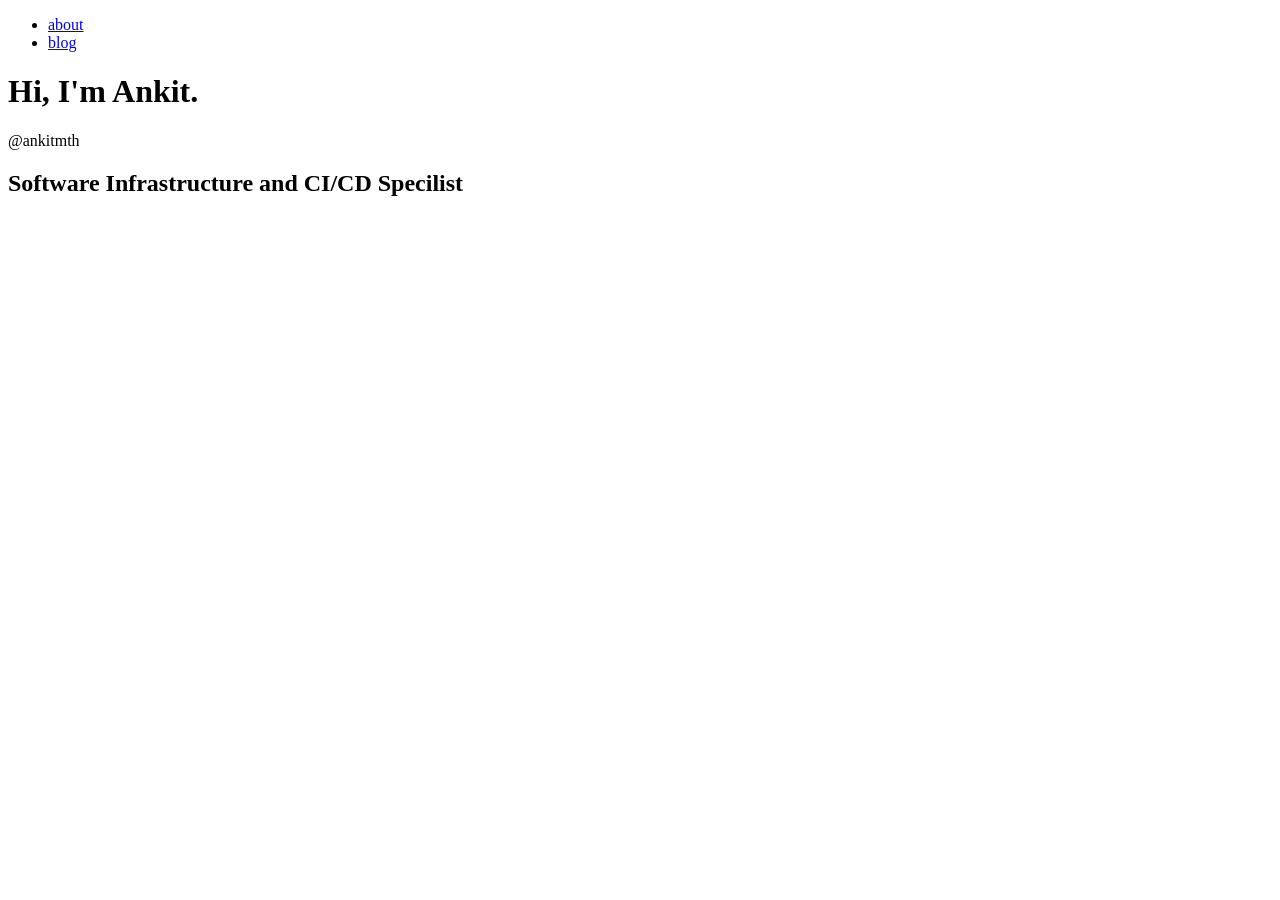
==== index.html @ 7b547171 "rebuilding site Mon Mar 22 00:40:30 CET 2021" ====
<!DOCTYPE html>
<html lang="en-us">

<head>
	<meta name="generator" content="Hugo 0.68.3" />
  <title>Codex</title>

  <meta charset="UTF-8">
  <meta name="language" content="en">
  <meta name="description" content="">
  <meta name="keywords" content="">
  <meta name="viewport" content="width=device-width, initial-scale=1.0">
  <meta http-equiv="content-type" content="text/html; charset=utf-8">
  <meta http-equiv="X-UA-Compatible" content="IE=edge">

  
  
  <meta name="twitter:card" content="summary" />
  <meta name="twitter:title" content="" />
  <meta name="twitter:description" content=""/>
  <meta name="twitter:site" content="ankitmth" />
  <meta name="twitter:creator" content="ankitmth" />
  

  <link rel="shortcut icon" type="image/png" href="/favicon.ico" />


  
  
    
 
  
  
  
  
  
  
    
    <link type="text/css" rel="stylesheet" href="/css/about.min.faa0cdf2d211fbe1d8399c340d898781f94b8e9a9d0e53657a5b8bf7c13e990b.css" integrity="sha256-&#43;qDN8tIR&#43;&#43;HYOZw0DYmHgflLjpqdDlNleluL98E&#43;mQs="/>
  
    
    <link type="text/css" rel="stylesheet" href="/css/custom.min.e3b0c44298fc1c149afbf4c8996fb92427ae41e4649b934ca495991b7852b855.css" integrity="sha256-47DEQpj8HBSa&#43;/TImW&#43;5JCeuQeRkm5NMpJWZG3hSuFU="/>
  
  
   
  <link rel="alternate" type="application/rss+xml+xml" href="https://mathurankit.com/index.xml" title="Codex" /> 
   
   
    

<script type="application/ld+json">
  
    { 
      "@context": "http://schema.org", 
      "@type": "WebSite", 
      "url": "https:\/\/mathurankit.com\/",
      "name": "",
      "author": {
        "@type": "Person",
        "name": ""
      },
      "description": ""
    }
  
  </script>
</head>

<body>
  <div class="burger__container">
  <div class="burger" aria-controls="navigation" aria-label="Menu">
    <div class="burger__meat burger__meat--1"></div>
    <div class="burger__meat burger__meat--2"></div>
    <div class="burger__meat burger__meat--3"></div>
  </div>
</div>
 

  <nav class="nav" id="navigation">
  <ul class="nav__list">
    
    
      <li>
        <a  class="active"
         href="/">about</a>
      </li>
    
      <li>
        <a  href="/blog">blog</a>
      </li>
    
  </ul>
</nav>


  <main>
    

<div class="splash-container">
  <div class="splash">
    
    <h1>Hi, I&#39;m Ankit<span class="fancy">.</span></h1>
    
    <span class="handle">@ankitmth</span>
    
    <h2>
      Software Infrastructure and CI/CD Specilist
    </h2>
    

    


<div class="social-icons">
  
     
    
      <a class="social-icons__link" rel="me" title="Twitter"
         href="ankitmth"
         target="_blank" rel="noopener">
        <div class="social-icons__icon" style="background-image: url('https://mathurankit.com/svg/twitter.svg')"></div>
      </a>
    
  
     
    
      <a class="social-icons__link" rel="me" title="GitHub"
         href="ankitmth"
         target="_blank" rel="noopener">
        <div class="social-icons__icon" style="background-image: url('https://mathurankit.com/svg/github.svg')"></div>
      </a>
    
  
     
    
      <a class="social-icons__link" rel="me" title="Email"
         href="mailto:landingpage@mathur.nu"
         target="_blank" rel="noopener">
        <div class="social-icons__icon" style="background-image: url('https://mathurankit.com/svg/email.svg')"></div>
      </a>
    
     
</div>

  </div>
</div>


  </main>

   

  
  <script src="/js/index.min.49e4d8a384357d9b445b87371863419937ede9fa77737522ffb633073aebfa44.js" integrity="sha256-SeTYo4Q1fZtEW4c3GGNBmTft6fp3c3Ui/7YzBzrr&#43;kQ=" crossorigin="anonymous"></script>
   
</body>

</html>
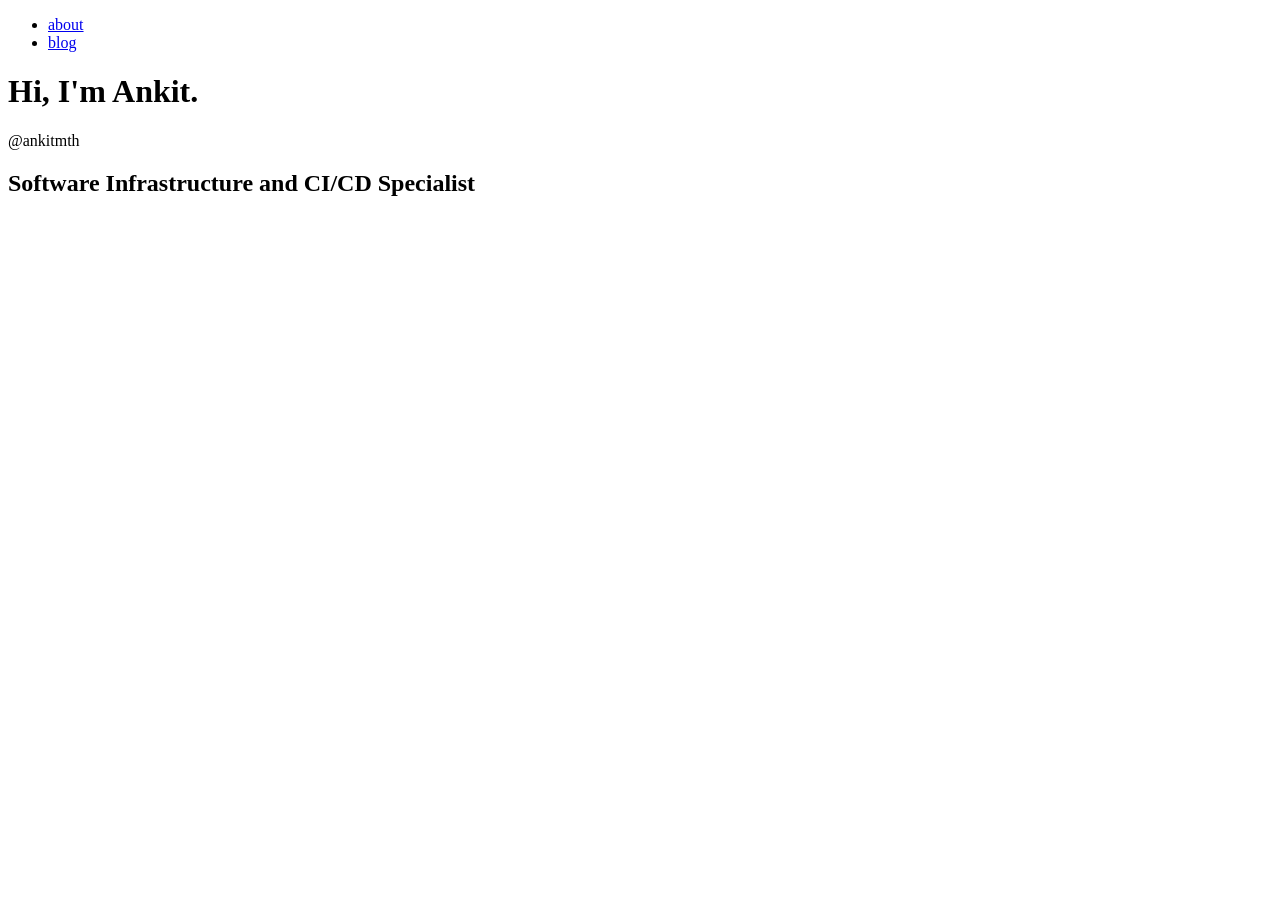
==== commit 5585ad65: "rebuilding site Tue Apr  6 12:52:23 CEST 2021" ====
--- a/index.html
+++ b/index.html
@@ -3,7 +3,7 @@
 
 <head>
 	<meta name="generator" content="Hugo 0.68.3" />
-  <title>Codex</title>
+  <title>Ankit Mathur</title>
 
   <meta charset="UTF-8">
   <meta name="language" content="en">
@@ -18,8 +18,8 @@
   <meta name="twitter:card" content="summary" />
   <meta name="twitter:title" content="" />
   <meta name="twitter:description" content=""/>
-  <meta name="twitter:site" content="ankitmth" />
-  <meta name="twitter:creator" content="ankitmth" />
+  <meta name="twitter:site" content="https://twitter.com/ankitmth" />
+  <meta name="twitter:creator" content="https://twitter.com/ankitmth" />
   
 
   <link rel="shortcut icon" type="image/png" href="/favicon.ico" />
@@ -43,7 +43,7 @@
   
   
    
-  <link rel="alternate" type="application/rss+xml+xml" href="https://mathurankit.com/index.xml" title="Codex" /> 
+  <link rel="alternate" type="application/rss+xml+xml" href="https://mathurankit.com/index.xml" title="Ankit Mathur" /> 
    
    
     
@@ -103,7 +103,7 @@
     <span class="handle">@ankitmth</span>
     
     <h2>
-      Software Infrastructure and CI/CD Specilist
+      Software Infrastructure and CI/CD Specialist
     </h2>
     
 
@@ -115,7 +115,7 @@
      
     
       <a class="social-icons__link" rel="me" title="Twitter"
-         href="ankitmth"
+         href="https://twitter.com/ankitmth"
          target="_blank" rel="noopener">
         <div class="social-icons__icon" style="background-image: url('https://mathurankit.com/svg/twitter.svg')"></div>
       </a>
@@ -124,7 +124,7 @@
      
     
       <a class="social-icons__link" rel="me" title="GitHub"
-         href="ankitmth"
+         href="https://github.com/ankitmth"
          target="_blank" rel="noopener">
         <div class="social-icons__icon" style="background-image: url('https://mathurankit.com/svg/github.svg')"></div>
       </a>
@@ -136,6 +136,15 @@
          href="mailto:landingpage@mathur.nu"
          target="_blank" rel="noopener">
         <div class="social-icons__icon" style="background-image: url('https://mathurankit.com/svg/email.svg')"></div>
+      </a>
+    
+  
+     
+    
+      <a class="social-icons__link" rel="me" title="LinkedIn"
+         href="https://www.linkedin.com/in/ankitmth/"
+         target="_blank" rel="noopener">
+        <div class="social-icons__icon" style="background-image: url('https://mathurankit.com/svg/linkedin.svg')"></div>
       </a>
     
      
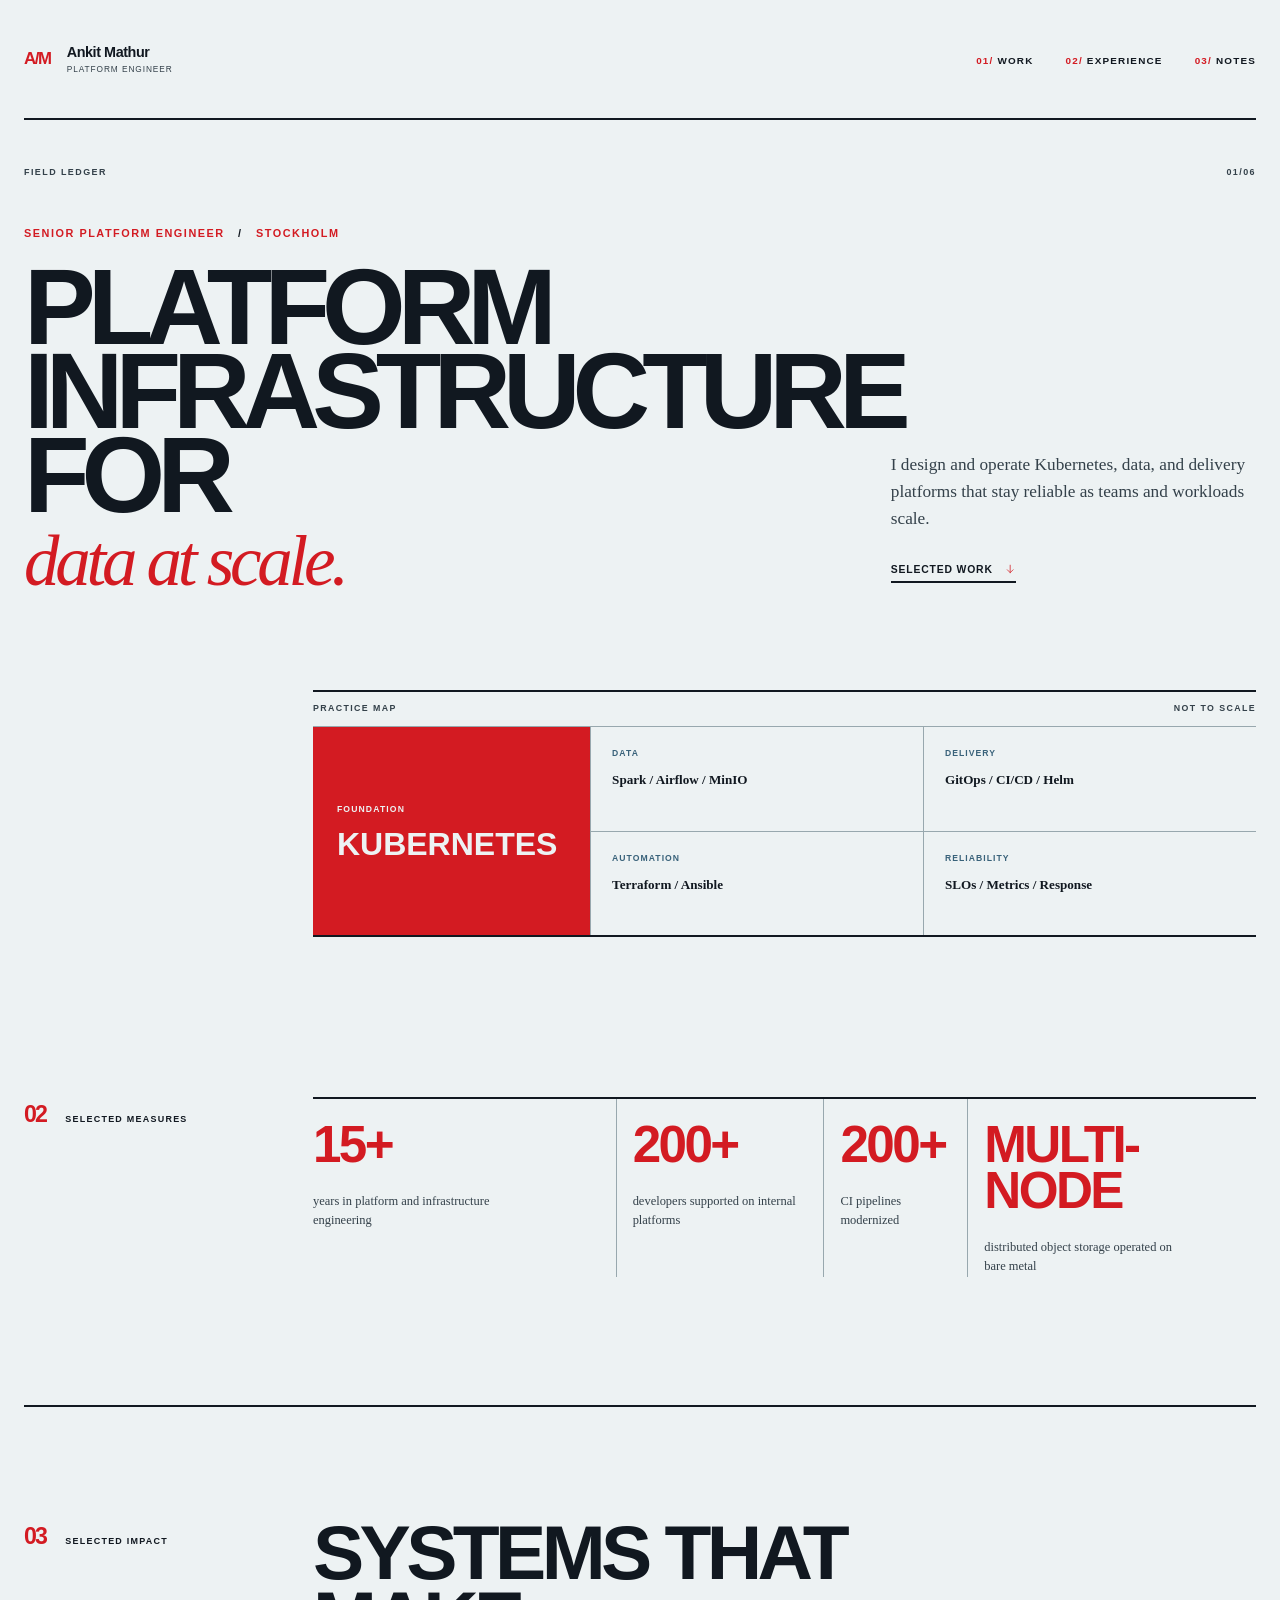
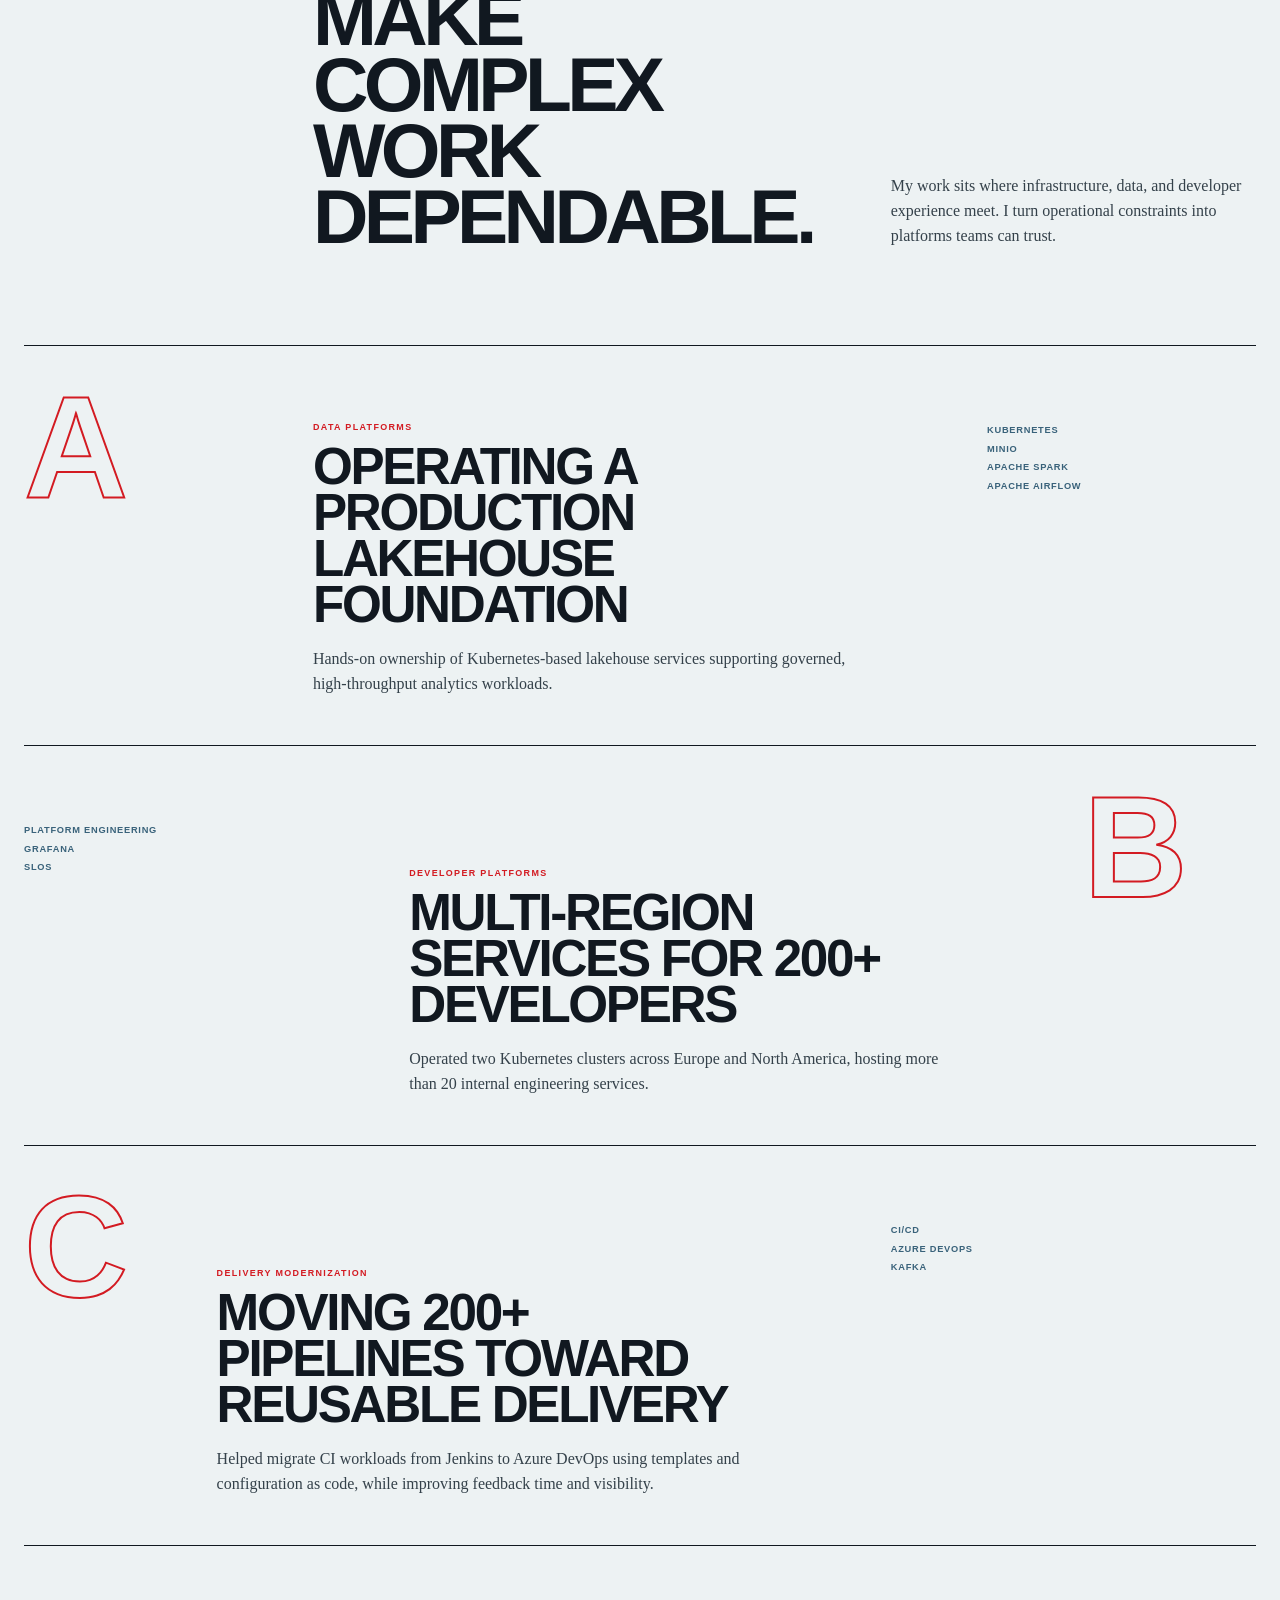
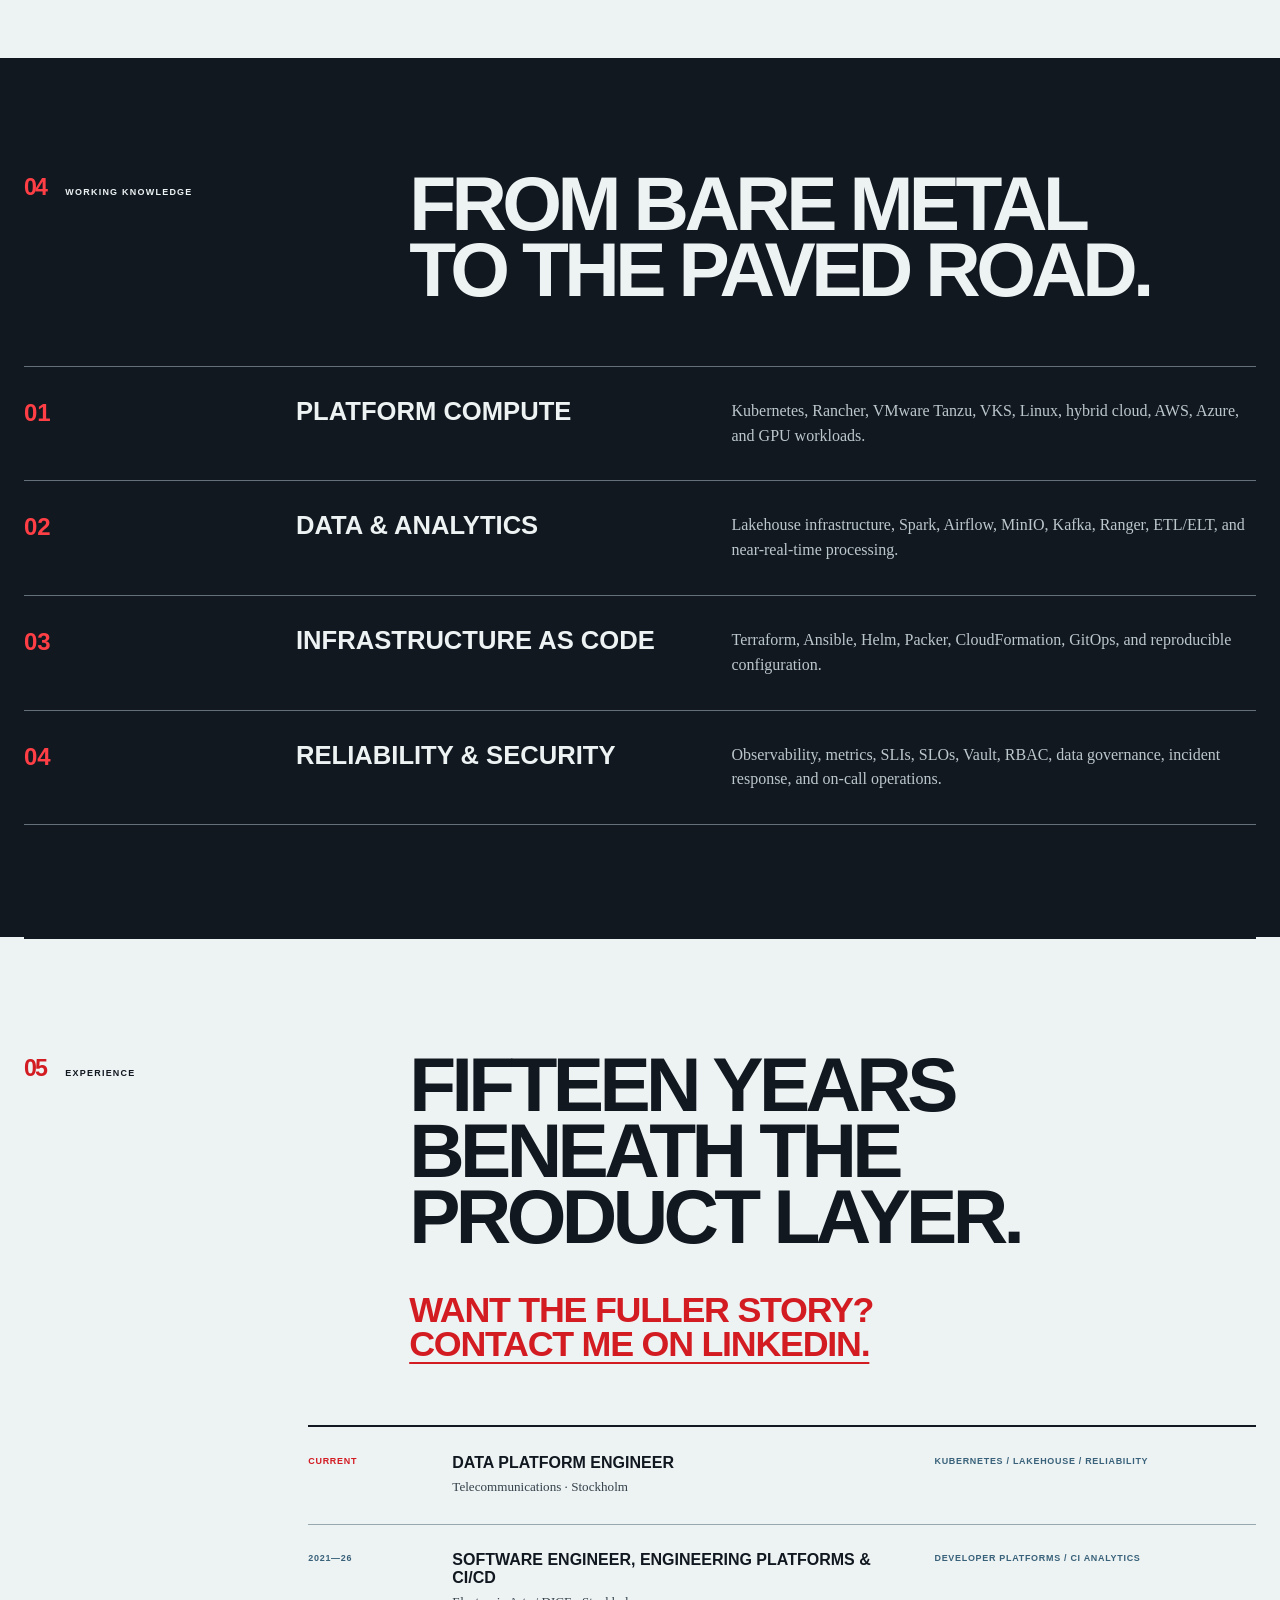
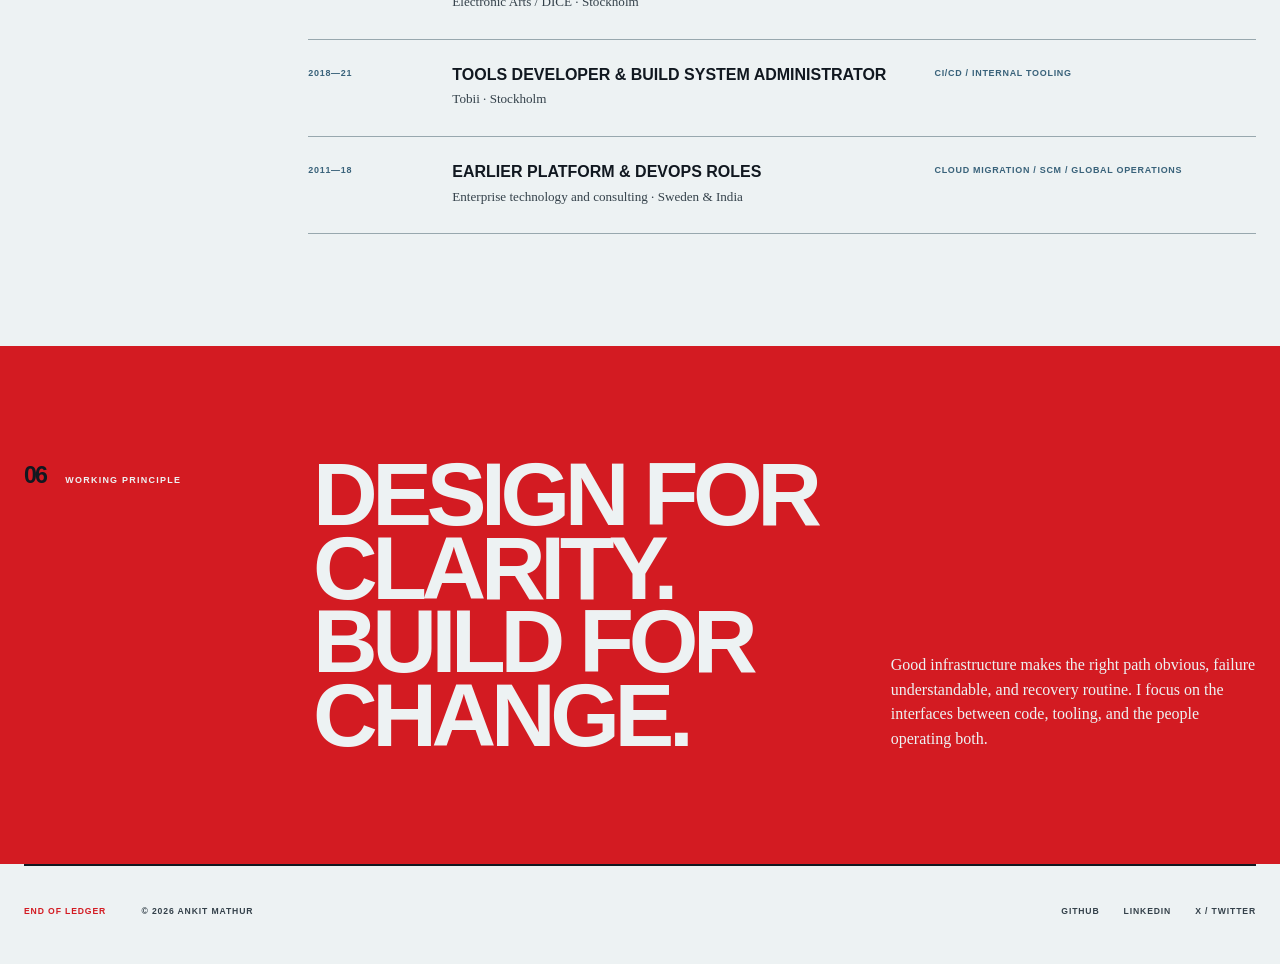
==== commit 290a6951: "Deploy mathurankit.com from b87e501dccfabcd8e680758be55f99c660ba0249" ====
--- a/index.html
+++ b/index.html
@@ -1,166 +1,3 @@
-<!DOCTYPE html>
-<html lang="en-us">
-
-<head>
-	<meta name="generator" content="Hugo 0.68.3" />
-  <title>Ankit Mathur</title>
-
-  <meta charset="UTF-8">
-  <meta name="language" content="en">
-  <meta name="description" content="">
-  <meta name="keywords" content="">
-  <meta name="viewport" content="width=device-width, initial-scale=1.0">
-  <meta http-equiv="content-type" content="text/html; charset=utf-8">
-  <meta http-equiv="X-UA-Compatible" content="IE=edge">
-
-  
-  
-  <meta name="twitter:card" content="summary" />
-  <meta name="twitter:title" content="" />
-  <meta name="twitter:description" content=""/>
-  <meta name="twitter:site" content="https://twitter.com/ankitmth" />
-  <meta name="twitter:creator" content="https://twitter.com/ankitmth" />
-  
-
-  <link rel="shortcut icon" type="image/png" href="/favicon.ico" />
-
-
-  
-  
-    
- 
-  
-  
-  
-  
-  
-  
-    
-    <link type="text/css" rel="stylesheet" href="/css/about.min.faa0cdf2d211fbe1d8399c340d898781f94b8e9a9d0e53657a5b8bf7c13e990b.css" integrity="sha256-&#43;qDN8tIR&#43;&#43;HYOZw0DYmHgflLjpqdDlNleluL98E&#43;mQs="/>
-  
-    
-    <link type="text/css" rel="stylesheet" href="/css/custom.min.e3b0c44298fc1c149afbf4c8996fb92427ae41e4649b934ca495991b7852b855.css" integrity="sha256-47DEQpj8HBSa&#43;/TImW&#43;5JCeuQeRkm5NMpJWZG3hSuFU="/>
-  
-  
-   
-  <link rel="alternate" type="application/rss+xml+xml" href="https://mathurankit.com/index.xml" title="Ankit Mathur" /> 
-   
-   
-    
-
-<script type="application/ld+json">
-  
-    { 
-      "@context": "http://schema.org", 
-      "@type": "WebSite", 
-      "url": "https:\/\/mathurankit.com\/",
-      "name": "",
-      "author": {
-        "@type": "Person",
-        "name": ""
-      },
-      "description": ""
-    }
-  
-  </script>
-</head>
-
-<body>
-  <div class="burger__container">
-  <div class="burger" aria-controls="navigation" aria-label="Menu">
-    <div class="burger__meat burger__meat--1"></div>
-    <div class="burger__meat burger__meat--2"></div>
-    <div class="burger__meat burger__meat--3"></div>
-  </div>
-</div>
- 
-
-  <nav class="nav" id="navigation">
-  <ul class="nav__list">
-    
-    
-      <li>
-        <a  class="active"
-         href="/">about</a>
-      </li>
-    
-      <li>
-        <a  href="/blog">blog</a>
-      </li>
-    
-  </ul>
-</nav>
-
-
-  <main>
-    
-
-<div class="splash-container">
-  <div class="splash">
-    
-    <h1>Hi, I&#39;m Ankit<span class="fancy">.</span></h1>
-    
-    <span class="handle">@ankitmth</span>
-    
-    <h2>
-      Software Infrastructure and CI/CD Specialist
-    </h2>
-    
-
-    
-
-
-<div class="social-icons">
-  
-     
-    
-      <a class="social-icons__link" rel="me" title="Twitter"
-         href="https://twitter.com/ankitmth"
-         target="_blank" rel="noopener">
-        <div class="social-icons__icon" style="background-image: url('https://mathurankit.com/svg/twitter.svg')"></div>
-      </a>
-    
-  
-     
-    
-      <a class="social-icons__link" rel="me" title="GitHub"
-         href="https://github.com/ankitmth"
-         target="_blank" rel="noopener">
-        <div class="social-icons__icon" style="background-image: url('https://mathurankit.com/svg/github.svg')"></div>
-      </a>
-    
-  
-     
-    
-      <a class="social-icons__link" rel="me" title="Email"
-         href="mailto:landingpage@mathur.nu"
-         target="_blank" rel="noopener">
-        <div class="social-icons__icon" style="background-image: url('https://mathurankit.com/svg/email.svg')"></div>
-      </a>
-    
-  
-     
-    
-      <a class="social-icons__link" rel="me" title="LinkedIn"
-         href="https://www.linkedin.com/in/ankitmth/"
-         target="_blank" rel="noopener">
-        <div class="social-icons__icon" style="background-image: url('https://mathurankit.com/svg/linkedin.svg')"></div>
-      </a>
-    
-     
-</div>
-
-  </div>
-</div>
-
-
-  </main>
-
-   
-
-  
-  <script src="/js/index.min.49e4d8a384357d9b445b87371863419937ede9fa77737522ffb633073aebfa44.js" integrity="sha256-SeTYo4Q1fZtEW4c3GGNBmTft6fp3c3Ui/7YzBzrr&#43;kQ=" crossorigin="anonymous"></script>
-   
-</body>
-
-</html>
+<!doctype html><html lang=en-US><head><meta charset=utf-8><meta name=viewport content="width=device-width,initial-scale=1"><title>Ankit Mathur | Senior Platform Engineer</title><meta name=description content="Senior Platform Engineer in Stockholm specializing in Kubernetes, data platforms, DevOps, CI/CD, and infrastructure automation."><meta name=author content="Ankit Mathur"><meta name=theme-color content="#101714"><link rel=canonical href=https://mathurankit.com/><link rel=icon href=/favicon.svg type=image/svg+xml><link rel=stylesheet href=/css/main.min.69dcaaba7bca4a81b3bf4c64779659bb39a290a45fed8945865133d9fe14576c.css integrity="sha256-adyqunvKSoGzv0xkd5ZZuzmikKRf7YlFhlEz2f4UV2w="><link rel=alternate type=application/rss+xml href=https://mathurankit.com/index.xml title="Ankit Mathur"><meta property="og:type" content="website"><meta property="og:title" content="Ankit Mathur | Senior Platform Engineer"><meta property="og:description" content="Senior Platform Engineer in Stockholm specializing in Kubernetes, data platforms, DevOps, CI/CD, and infrastructure automation."><meta property="og:url" content="https://mathurankit.com/"><meta property="og:site_name" content="Ankit Mathur"><meta name=twitter:card content="summary"><meta name=twitter:title content="Ankit Mathur | Senior Platform Engineer"><meta name=twitter:description content="Senior Platform Engineer in Stockholm specializing in Kubernetes, data platforms, DevOps, CI/CD, and infrastructure automation."><script type=application/ld+json>{"@context":"https://schema.org","@type":"ProfilePage","url":"https://mathurankit.com/","mainEntity":{"@type":"Person","@id":"https:\/\/mathurankit.com\/#ankit-mathur","name":"Ankit Mathur","url":"https://mathurankit.com/","jobTitle":"Senior Platform Engineer","description":"Senior Platform Engineer in Stockholm with 15+ years of experience in Kubernetes, data platforms, DevOps, CI/CD, and infrastructure automation.","homeLocation":{"@type":"Place","name":"Stockholm, Sweden"},"knowsAbout":["platform engineering","Kubernetes","DevOps","data engineering","CI/CD","infrastructure as code","site reliability engineering"],"sameAs":["https://github.com/ankitmth","https://se.linkedin.com/in/ankitmth"]}}</script><meta name=generator content="Hugo 0.168.0"></head><body><a class=skip-link href=#content>Skip to content</a><div class=site-shell><header class=site-header><a class=identity href=/ aria-label="Ankit Mathur home"><span class=identity-mark aria-hidden=true>A/M</span>
+<span class=identity-name>Ankit Mathur<small>Platform Engineer</small></span></a><nav aria-label="Primary navigation"><ul class=nav-list><li><a href=/#work>Work</a></li><li><a href=/#experience>Experience</a></li><li><a href=/blog/>Notes</a></li></ul></nav></header><main id=content><section class=hero aria-labelledby=hero-title><div class=hero-folio aria-hidden=true><span>Field ledger</span>
+<span>01/06</span></div><div class=hero-copy><p class=eyebrow>Senior Platform Engineer <span>/</span> Stockholm</p><h1 id=hero-title>Platform infrastructure for <em>data at scale.</em></h1></div><div class=hero-note><p>I design and operate Kubernetes, data, and delivery platforms that stay reliable as teams and workloads scale.</p><div class=hero-actions><a class=text-link href=#work>Selected work <svg class="icon" aria-hidden="true" focusable="false"><use href="/icons/symbols.svg#arrow-down"/></svg></a></div></div><aside class=system-map aria-label="Platform engineering practice map"><div class=map-heading><span>Practice map</span><span>Not to scale</span></div><div class=map-core><small>Foundation</small><strong>Kubernetes</strong></div><ul><li><span>Data</span><strong>Spark / Airflow / MinIO</strong></li><li><span>Delivery</span><strong>GitOps / CI/CD / Helm</strong></li><li><span>Automation</span><strong>Terraform / Ansible</strong></li><li><span>Reliability</span><strong>SLOs / Metrics / Response</strong></li></ul></aside></section><section class=proof aria-labelledby=proof-title><div class=section-mark><span>02</span><p id=proof-title>Selected measures</p></div><dl><div><dt>15+</dt><dd>years in platform and infrastructure engineering</dd></div><div><dt>200+</dt><dd>developers supported on internal platforms</dd></div><div><dt>200+</dt><dd>CI pipelines modernized</dd></div><div><dt>Multi-node</dt><dd>distributed object storage operated on bare metal</dd></div></dl></section><section id=work class=work-section aria-labelledby=work-title><header class=section-heading><div class=section-mark><span>03</span><p>Selected impact</p></div><h2 id=work-title>Systems that make complex work dependable.</h2><p>My work sits where infrastructure, data, and developer experience meet. I turn operational constraints into platforms teams can trust.</p></header><div class=work-list><article class=case-study><p class=case-number>A</p><div class=case-body><p class=case-type>Data platforms</p><h3>Operating a production lakehouse foundation</h3><p>Hands-on ownership of Kubernetes-based lakehouse services supporting governed, high-throughput analytics workloads.</p></div><p class=case-tools>Kubernetes<br>MinIO<br>Apache Spark<br>Apache Airflow</p></article><article class=case-study><p class=case-number>B</p><div class=case-body><p class=case-type>Developer platforms</p><h3>Multi-region services for 200+ developers</h3><p>Operated two Kubernetes clusters across Europe and North America, hosting more than 20 internal engineering services.</p></div><p class=case-tools>Platform engineering<br>Grafana<br>SLOs</p></article><article class=case-study><p class=case-number>C</p><div class=case-body><p class=case-type>Delivery modernization</p><h3>Moving 200+ pipelines toward reusable delivery</h3><p>Helped migrate CI workloads from Jenkins to Azure DevOps using templates and configuration as code, while improving feedback time and visibility.</p></div><p class=case-tools>CI/CD<br>Azure DevOps<br>Kafka</p></article></div></section><section class=capabilities aria-labelledby=capabilities-title><header class="section-heading compact"><div class=section-mark><span>04</span><p>Working knowledge</p></div><h2 id=capabilities-title>From bare metal to the paved road.</h2></header><ol class=capability-index><li><span>01</span><div><h3>Platform compute</h3><p>Kubernetes, Rancher, VMware Tanzu, VKS, Linux, hybrid cloud, AWS, Azure, and GPU workloads.</p></div></li><li><span>02</span><div><h3>Data & analytics</h3><p>Lakehouse infrastructure, Spark, Airflow, MinIO, Kafka, Ranger, ETL/ELT, and near-real-time processing.</p></div></li><li><span>03</span><div><h3>Infrastructure as code</h3><p>Terraform, Ansible, Helm, Packer, CloudFormation, GitOps, and reproducible configuration.</p></div></li><li><span>04</span><div><h3>Reliability & security</h3><p>Observability, metrics, SLIs, SLOs, Vault, RBAC, data governance, incident response, and on-call operations.</p></div></li></ol></section><section id=experience class=experience aria-labelledby=experience-title><header class="section-heading compact"><div class=section-mark><span>05</span><p>Experience</p></div><h2 id=experience-title>Fifteen years beneath the product layer.</h2><h3 class=experience-invite>Want the fuller story? <a href=https://se.linkedin.com/in/ankitmth target=_blank rel="me noopener">Contact me on LinkedIn.</a></h3></header><ol class=timeline><li class=timeline-current><time>Current</time><div><h3>Data Platform Engineer</h3><p>Telecommunications · Stockholm</p></div><span>Kubernetes / Lakehouse / Reliability</span></li><li><time>2021—26</time><div><h3>Software Engineer, Engineering Platforms & CI/CD</h3><p>Electronic Arts / DICE · Stockholm</p></div><span>Developer platforms / CI analytics</span></li><li><time>2018—21</time><div><h3>Tools Developer & Build System Administrator</h3><p>Tobii · Stockholm</p></div><span>CI/CD / Internal tooling</span></li><li><time>2011—18</time><div><h3>Earlier Platform & DevOps Roles</h3><p>Enterprise technology and consulting · Sweden & India</p></div><span>Cloud migration / SCM / Global operations</span></li></ol></section><section class=principles aria-labelledby=principles-title><div class="section-mark inverse"><span>06</span><p>Working principle</p></div><h2 id=principles-title>Design for clarity.<br>Build for change.</h2><div><p>Good infrastructure makes the right path obvious, failure understandable, and recovery routine. I focus on the interfaces between code, tooling, and the people operating both.</p></div></section></main><footer class=site-footer><p><span>End of ledger</span> © 2026 Ankit Mathur</p><ul class=social-list aria-label=Elsewhere><li><a href=https://github.com/ankitmth rel="me noopener" target=_blank>GitHub</a></li><li><a href=https://se.linkedin.com/in/ankitmth rel="me noopener" target=_blank>LinkedIn</a></li><li><a href=https://twitter.com/ankitmth rel="me noopener" target=_blank>X / Twitter</a></li></ul></footer></div></body></html>
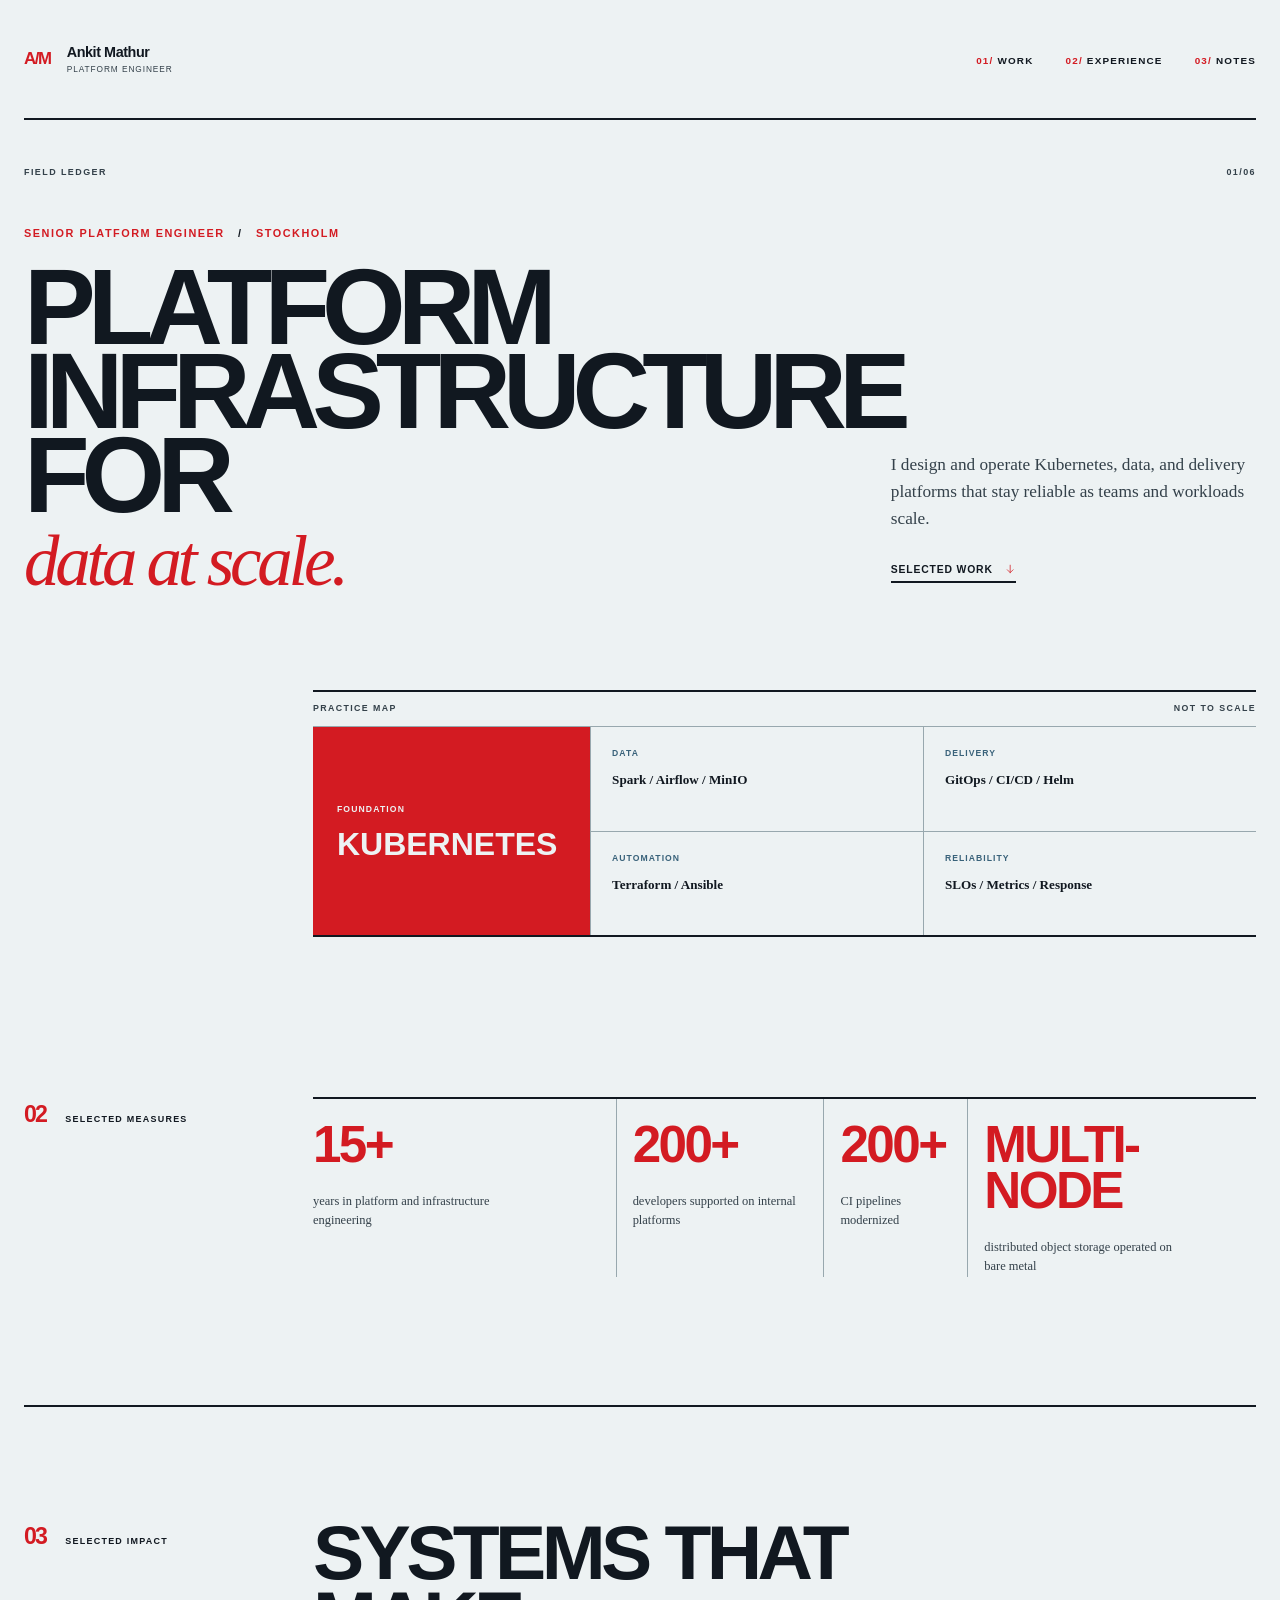
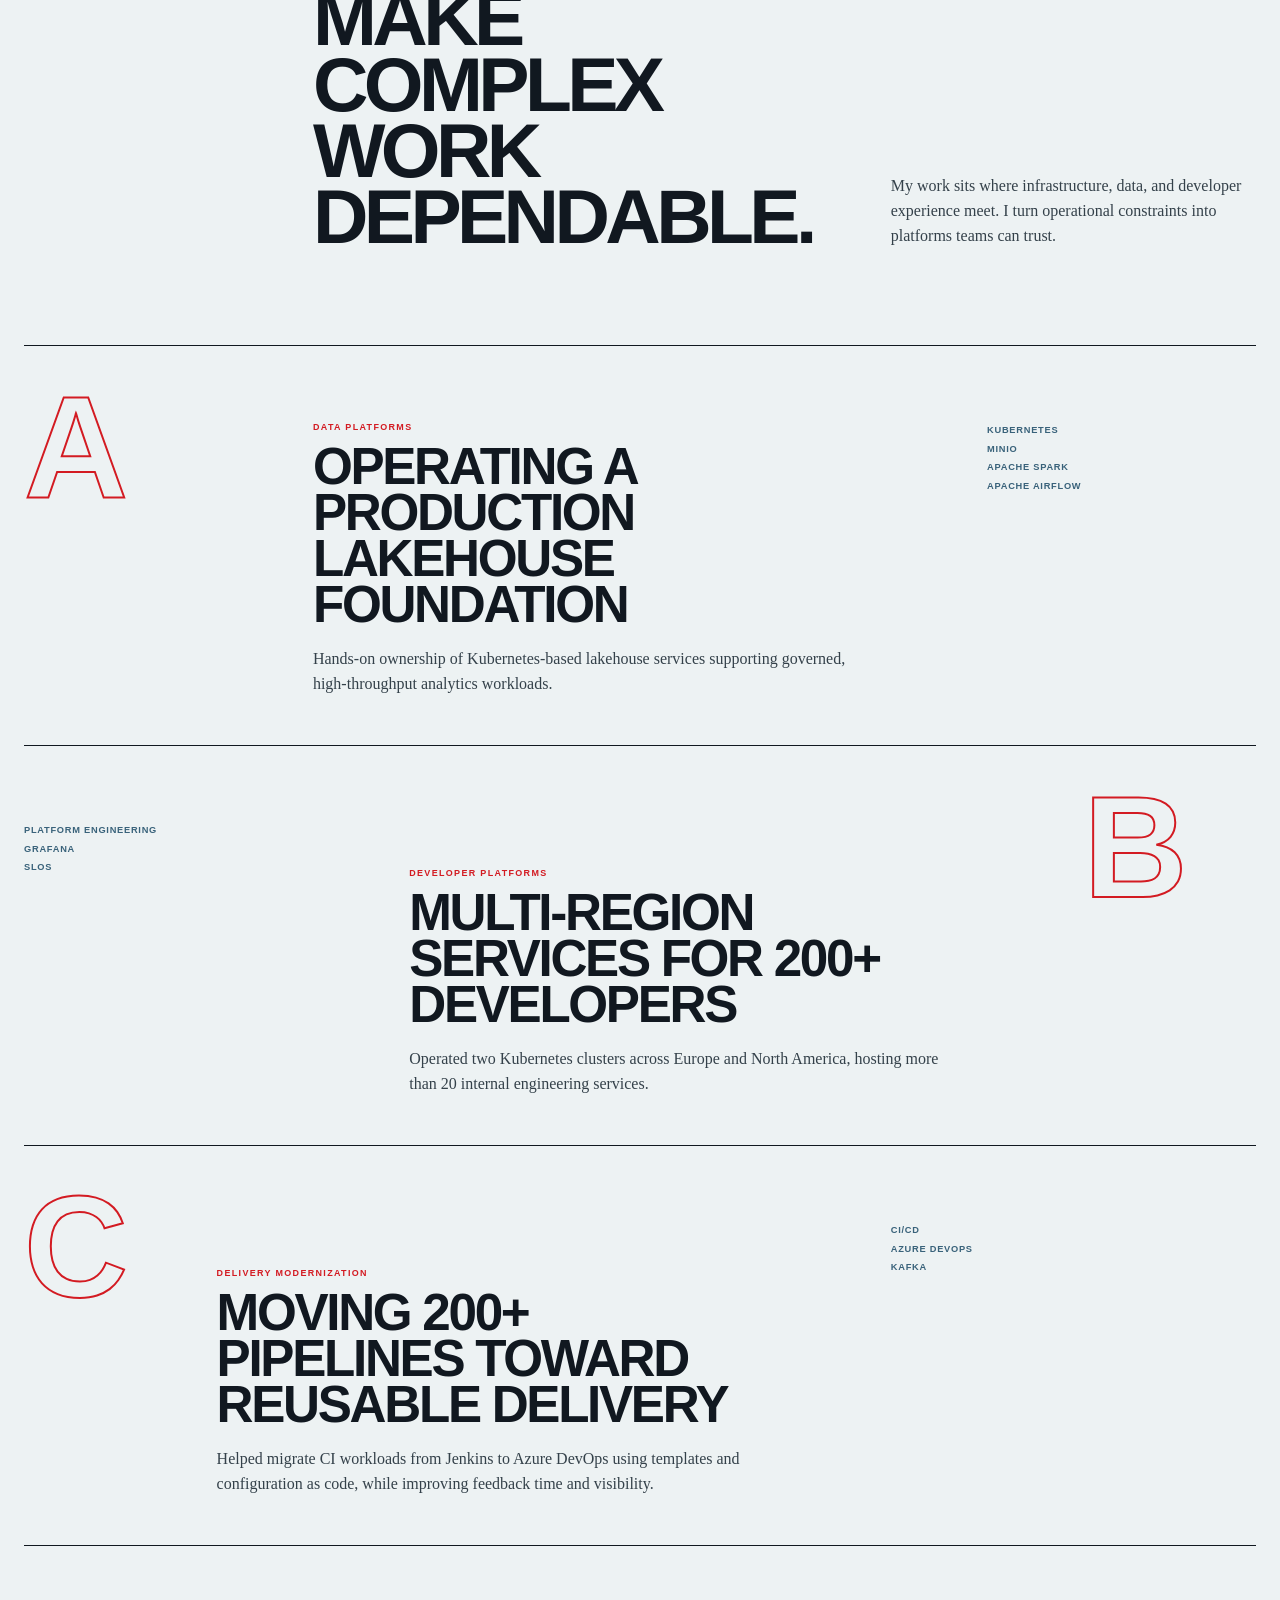
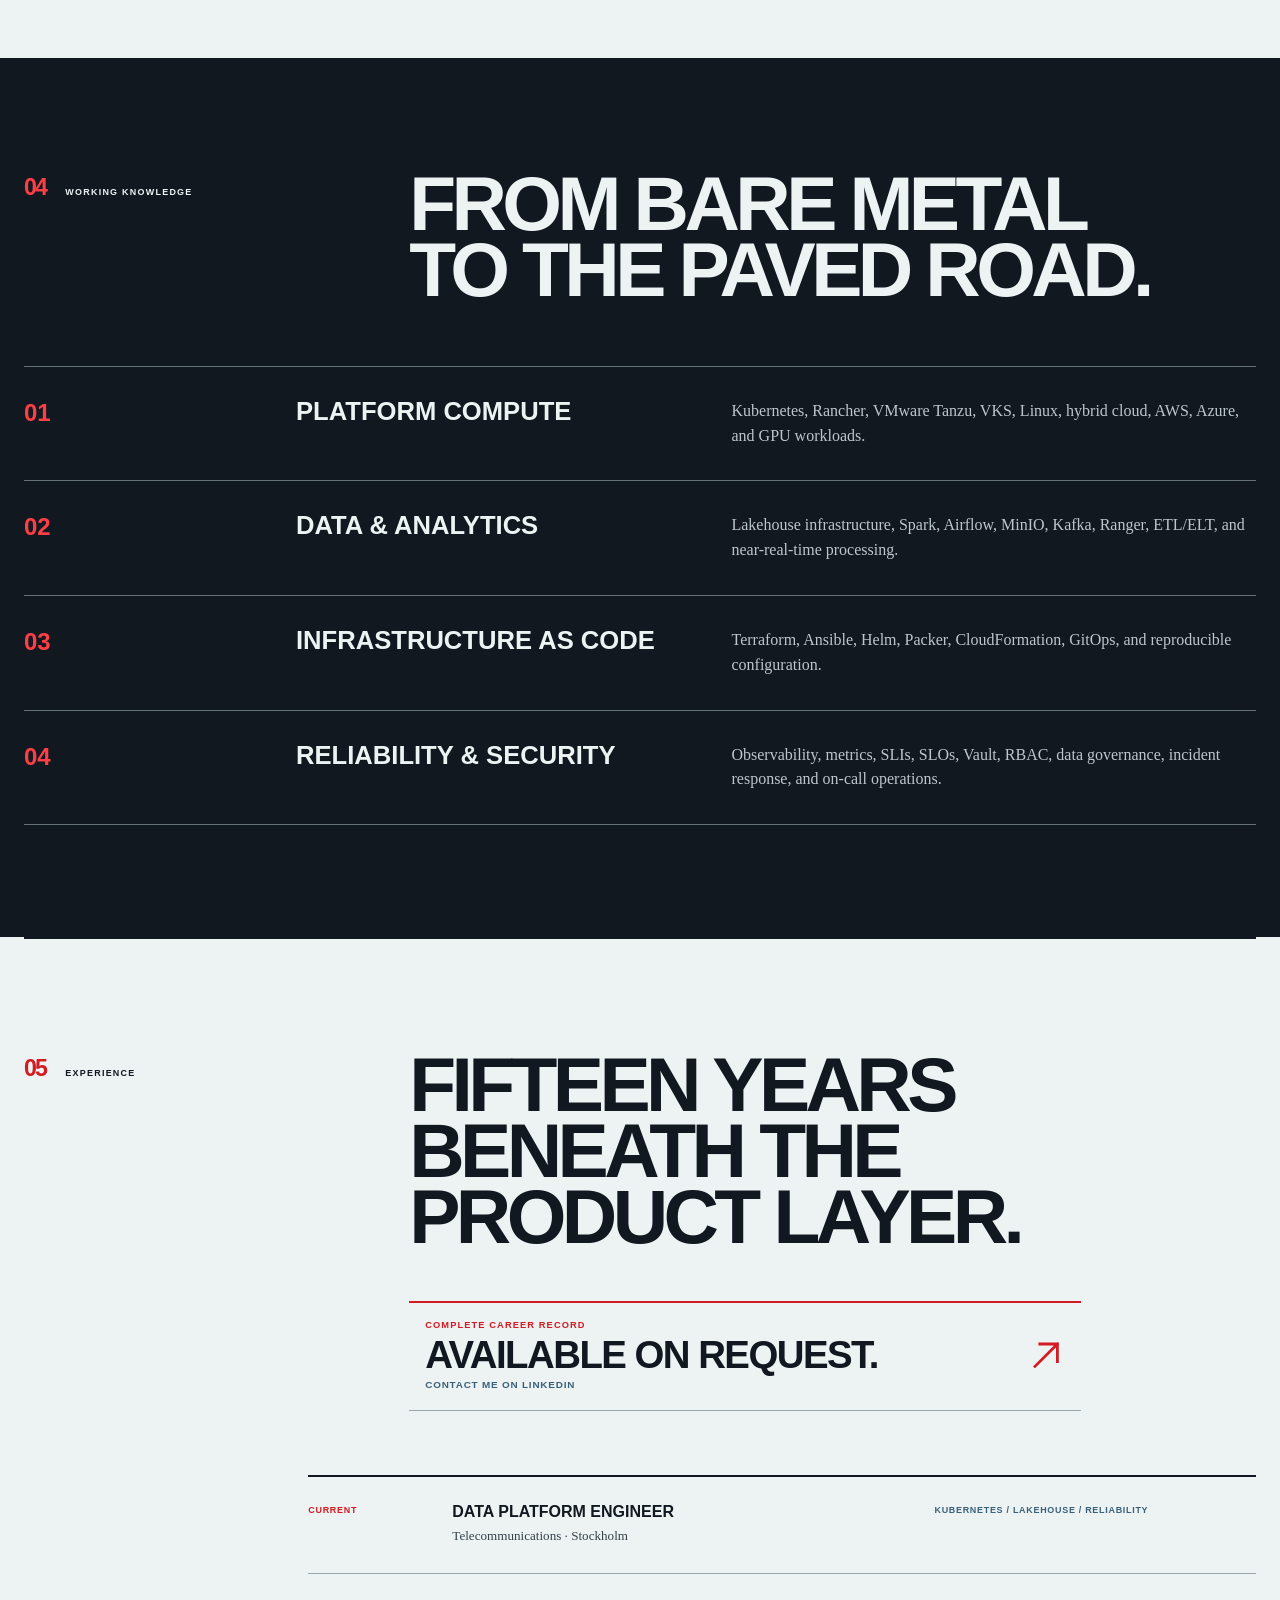
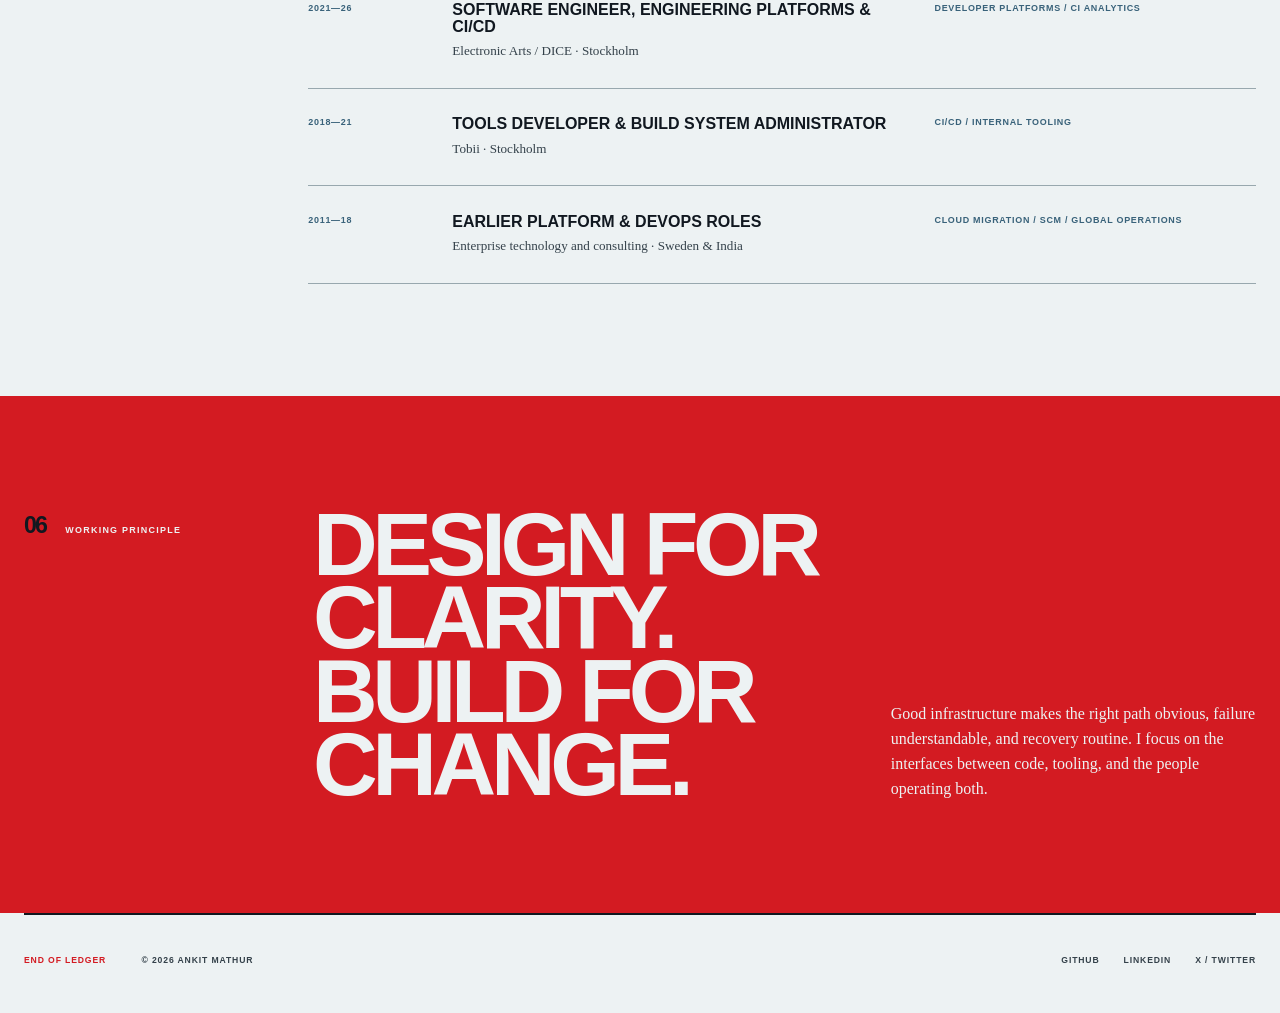
==== commit 4130f934: "Deploy mathurankit.com from 41ab7412e01c46b0d1764bf0e73bec0ba438d248" ====
--- a/index.html
+++ b/index.html
@@ -1,3 +1,6 @@
-<!doctype html><html lang=en-US><head><meta charset=utf-8><meta name=viewport content="width=device-width,initial-scale=1"><title>Ankit Mathur | Senior Platform Engineer</title><meta name=description content="Senior Platform Engineer in Stockholm specializing in Kubernetes, data platforms, DevOps, CI/CD, and infrastructure automation."><meta name=author content="Ankit Mathur"><meta name=theme-color content="#101714"><link rel=canonical href=https://mathurankit.com/><link rel=icon href=/favicon.svg type=image/svg+xml><link rel=stylesheet href=/css/main.min.69dcaaba7bca4a81b3bf4c64779659bb39a290a45fed8945865133d9fe14576c.css integrity="sha256-adyqunvKSoGzv0xkd5ZZuzmikKRf7YlFhlEz2f4UV2w="><link rel=alternate type=application/rss+xml href=https://mathurankit.com/index.xml title="Ankit Mathur"><meta property="og:type" content="website"><meta property="og:title" content="Ankit Mathur | Senior Platform Engineer"><meta property="og:description" content="Senior Platform Engineer in Stockholm specializing in Kubernetes, data platforms, DevOps, CI/CD, and infrastructure automation."><meta property="og:url" content="https://mathurankit.com/"><meta property="og:site_name" content="Ankit Mathur"><meta name=twitter:card content="summary"><meta name=twitter:title content="Ankit Mathur | Senior Platform Engineer"><meta name=twitter:description content="Senior Platform Engineer in Stockholm specializing in Kubernetes, data platforms, DevOps, CI/CD, and infrastructure automation."><script type=application/ld+json>{"@context":"https://schema.org","@type":"ProfilePage","url":"https://mathurankit.com/","mainEntity":{"@type":"Person","@id":"https:\/\/mathurankit.com\/#ankit-mathur","name":"Ankit Mathur","url":"https://mathurankit.com/","jobTitle":"Senior Platform Engineer","description":"Senior Platform Engineer in Stockholm with 15+ years of experience in Kubernetes, data platforms, DevOps, CI/CD, and infrastructure automation.","homeLocation":{"@type":"Place","name":"Stockholm, Sweden"},"knowsAbout":["platform engineering","Kubernetes","DevOps","data engineering","CI/CD","infrastructure as code","site reliability engineering"],"sameAs":["https://github.com/ankitmth","https://se.linkedin.com/in/ankitmth"]}}</script><meta name=generator content="Hugo 0.168.0"></head><body><a class=skip-link href=#content>Skip to content</a><div class=site-shell><header class=site-header><a class=identity href=/ aria-label="Ankit Mathur home"><span class=identity-mark aria-hidden=true>A/M</span>
+<!doctype html><html lang=en-US><head><meta charset=utf-8><meta name=viewport content="width=device-width,initial-scale=1"><title>Ankit Mathur | Senior Platform Engineer</title><meta name=description content="Senior Platform Engineer in Stockholm specializing in Kubernetes, data platforms, DevOps, CI/CD, and infrastructure automation."><meta name=author content="Ankit Mathur"><meta name=theme-color content="#101714"><link rel=canonical href=https://mathurankit.com/><link rel=icon href=/favicon.svg type=image/svg+xml><link rel=stylesheet href=/css/main.min.b8908e88f3583c26e7c347cd72fd5e47a1e5e0377f87c9444fbf69c8566e8b9b.css integrity="sha256-uJCOiPNYPCbnw0fNcv1eR6Hl4Dd/h8lET79pyFZui5s="><link rel=alternate type=application/rss+xml href=https://mathurankit.com/index.xml title="Ankit Mathur"><meta property="og:type" content="website"><meta property="og:title" content="Ankit Mathur | Senior Platform Engineer"><meta property="og:description" content="Senior Platform Engineer in Stockholm specializing in Kubernetes, data platforms, DevOps, CI/CD, and infrastructure automation."><meta property="og:url" content="https://mathurankit.com/"><meta property="og:site_name" content="Ankit Mathur"><meta name=twitter:card content="summary"><meta name=twitter:title content="Ankit Mathur | Senior Platform Engineer"><meta name=twitter:description content="Senior Platform Engineer in Stockholm specializing in Kubernetes, data platforms, DevOps, CI/CD, and infrastructure automation."><script type=application/ld+json>{"@context":"https://schema.org","@type":"ProfilePage","url":"https://mathurankit.com/","mainEntity":{"@type":"Person","@id":"https:\/\/mathurankit.com\/#ankit-mathur","name":"Ankit Mathur","url":"https://mathurankit.com/","jobTitle":"Senior Platform Engineer","description":"Senior Platform Engineer in Stockholm with 15+ years of experience in Kubernetes, data platforms, DevOps, CI/CD, and infrastructure automation.","homeLocation":{"@type":"Place","name":"Stockholm, Sweden"},"knowsAbout":["platform engineering","Kubernetes","DevOps","data engineering","CI/CD","infrastructure as code","site reliability engineering"],"sameAs":["https://github.com/ankitmth","https://se.linkedin.com/in/ankitmth"]}}</script><meta name=generator content="Hugo 0.168.0"></head><body><a class=skip-link href=#content>Skip to content</a><div class=site-shell><header class=site-header><a class=identity href=/ aria-label="Ankit Mathur home"><span class=identity-mark aria-hidden=true>A/M</span>
 <span class=identity-name>Ankit Mathur<small>Platform Engineer</small></span></a><nav aria-label="Primary navigation"><ul class=nav-list><li><a href=/#work>Work</a></li><li><a href=/#experience>Experience</a></li><li><a href=/blog/>Notes</a></li></ul></nav></header><main id=content><section class=hero aria-labelledby=hero-title><div class=hero-folio aria-hidden=true><span>Field ledger</span>
-<span>01/06</span></div><div class=hero-copy><p class=eyebrow>Senior Platform Engineer <span>/</span> Stockholm</p><h1 id=hero-title>Platform infrastructure for <em>data at scale.</em></h1></div><div class=hero-note><p>I design and operate Kubernetes, data, and delivery platforms that stay reliable as teams and workloads scale.</p><div class=hero-actions><a class=text-link href=#work>Selected work <svg class="icon" aria-hidden="true" focusable="false"><use href="/icons/symbols.svg#arrow-down"/></svg></a></div></div><aside class=system-map aria-label="Platform engineering practice map"><div class=map-heading><span>Practice map</span><span>Not to scale</span></div><div class=map-core><small>Foundation</small><strong>Kubernetes</strong></div><ul><li><span>Data</span><strong>Spark / Airflow / MinIO</strong></li><li><span>Delivery</span><strong>GitOps / CI/CD / Helm</strong></li><li><span>Automation</span><strong>Terraform / Ansible</strong></li><li><span>Reliability</span><strong>SLOs / Metrics / Response</strong></li></ul></aside></section><section class=proof aria-labelledby=proof-title><div class=section-mark><span>02</span><p id=proof-title>Selected measures</p></div><dl><div><dt>15+</dt><dd>years in platform and infrastructure engineering</dd></div><div><dt>200+</dt><dd>developers supported on internal platforms</dd></div><div><dt>200+</dt><dd>CI pipelines modernized</dd></div><div><dt>Multi-node</dt><dd>distributed object storage operated on bare metal</dd></div></dl></section><section id=work class=work-section aria-labelledby=work-title><header class=section-heading><div class=section-mark><span>03</span><p>Selected impact</p></div><h2 id=work-title>Systems that make complex work dependable.</h2><p>My work sits where infrastructure, data, and developer experience meet. I turn operational constraints into platforms teams can trust.</p></header><div class=work-list><article class=case-study><p class=case-number>A</p><div class=case-body><p class=case-type>Data platforms</p><h3>Operating a production lakehouse foundation</h3><p>Hands-on ownership of Kubernetes-based lakehouse services supporting governed, high-throughput analytics workloads.</p></div><p class=case-tools>Kubernetes<br>MinIO<br>Apache Spark<br>Apache Airflow</p></article><article class=case-study><p class=case-number>B</p><div class=case-body><p class=case-type>Developer platforms</p><h3>Multi-region services for 200+ developers</h3><p>Operated two Kubernetes clusters across Europe and North America, hosting more than 20 internal engineering services.</p></div><p class=case-tools>Platform engineering<br>Grafana<br>SLOs</p></article><article class=case-study><p class=case-number>C</p><div class=case-body><p class=case-type>Delivery modernization</p><h3>Moving 200+ pipelines toward reusable delivery</h3><p>Helped migrate CI workloads from Jenkins to Azure DevOps using templates and configuration as code, while improving feedback time and visibility.</p></div><p class=case-tools>CI/CD<br>Azure DevOps<br>Kafka</p></article></div></section><section class=capabilities aria-labelledby=capabilities-title><header class="section-heading compact"><div class=section-mark><span>04</span><p>Working knowledge</p></div><h2 id=capabilities-title>From bare metal to the paved road.</h2></header><ol class=capability-index><li><span>01</span><div><h3>Platform compute</h3><p>Kubernetes, Rancher, VMware Tanzu, VKS, Linux, hybrid cloud, AWS, Azure, and GPU workloads.</p></div></li><li><span>02</span><div><h3>Data & analytics</h3><p>Lakehouse infrastructure, Spark, Airflow, MinIO, Kafka, Ranger, ETL/ELT, and near-real-time processing.</p></div></li><li><span>03</span><div><h3>Infrastructure as code</h3><p>Terraform, Ansible, Helm, Packer, CloudFormation, GitOps, and reproducible configuration.</p></div></li><li><span>04</span><div><h3>Reliability & security</h3><p>Observability, metrics, SLIs, SLOs, Vault, RBAC, data governance, incident response, and on-call operations.</p></div></li></ol></section><section id=experience class=experience aria-labelledby=experience-title><header class="section-heading compact"><div class=section-mark><span>05</span><p>Experience</p></div><h2 id=experience-title>Fifteen years beneath the product layer.</h2><h3 class=experience-invite>Want the fuller story? <a href=https://se.linkedin.com/in/ankitmth target=_blank rel="me noopener">Contact me on LinkedIn.</a></h3></header><ol class=timeline><li class=timeline-current><time>Current</time><div><h3>Data Platform Engineer</h3><p>Telecommunications · Stockholm</p></div><span>Kubernetes / Lakehouse / Reliability</span></li><li><time>2021—26</time><div><h3>Software Engineer, Engineering Platforms & CI/CD</h3><p>Electronic Arts / DICE · Stockholm</p></div><span>Developer platforms / CI analytics</span></li><li><time>2018—21</time><div><h3>Tools Developer & Build System Administrator</h3><p>Tobii · Stockholm</p></div><span>CI/CD / Internal tooling</span></li><li><time>2011—18</time><div><h3>Earlier Platform & DevOps Roles</h3><p>Enterprise technology and consulting · Sweden & India</p></div><span>Cloud migration / SCM / Global operations</span></li></ol></section><section class=principles aria-labelledby=principles-title><div class="section-mark inverse"><span>06</span><p>Working principle</p></div><h2 id=principles-title>Design for clarity.<br>Build for change.</h2><div><p>Good infrastructure makes the right path obvious, failure understandable, and recovery routine. I focus on the interfaces between code, tooling, and the people operating both.</p></div></section></main><footer class=site-footer><p><span>End of ledger</span> © 2026 Ankit Mathur</p><ul class=social-list aria-label=Elsewhere><li><a href=https://github.com/ankitmth rel="me noopener" target=_blank>GitHub</a></li><li><a href=https://se.linkedin.com/in/ankitmth rel="me noopener" target=_blank>LinkedIn</a></li><li><a href=https://twitter.com/ankitmth rel="me noopener" target=_blank>X / Twitter</a></li></ul></footer></div></body></html>+<span>01/06</span></div><div class=hero-copy><p class=eyebrow>Senior Platform Engineer <span>/</span> Stockholm</p><h1 id=hero-title>Platform infrastructure for <em>data at scale.</em></h1></div><div class=hero-note><p>I design and operate Kubernetes, data, and delivery platforms that stay reliable as teams and workloads scale.</p><div class=hero-actions><a class=text-link href=#work>Selected work <svg class="icon" aria-hidden="true" focusable="false"><use href="/icons/symbols.svg#arrow-down"/></svg></a></div></div><aside class=system-map aria-label="Platform engineering practice map"><div class=map-heading><span>Practice map</span><span>Not to scale</span></div><div class=map-core><small>Foundation</small><strong>Kubernetes</strong></div><ul><li><span>Data</span><strong>Spark / Airflow / MinIO</strong></li><li><span>Delivery</span><strong>GitOps / CI/CD / Helm</strong></li><li><span>Automation</span><strong>Terraform / Ansible</strong></li><li><span>Reliability</span><strong>SLOs / Metrics / Response</strong></li></ul></aside></section><section class=proof aria-labelledby=proof-title><div class=section-mark><span>02</span><p id=proof-title>Selected measures</p></div><dl><div><dt>15+</dt><dd>years in platform and infrastructure engineering</dd></div><div><dt>200+</dt><dd>developers supported on internal platforms</dd></div><div><dt>200+</dt><dd>CI pipelines modernized</dd></div><div><dt>Multi-node</dt><dd>distributed object storage operated on bare metal</dd></div></dl></section><section id=work class=work-section aria-labelledby=work-title><header class=section-heading><div class=section-mark><span>03</span><p>Selected impact</p></div><h2 id=work-title>Systems that make complex work dependable.</h2><p>My work sits where infrastructure, data, and developer experience meet. I turn operational constraints into platforms teams can trust.</p></header><div class=work-list><article class=case-study><p class=case-number>A</p><div class=case-body><p class=case-type>Data platforms</p><h3>Operating a production lakehouse foundation</h3><p>Hands-on ownership of Kubernetes-based lakehouse services supporting governed, high-throughput analytics workloads.</p></div><p class=case-tools>Kubernetes<br>MinIO<br>Apache Spark<br>Apache Airflow</p></article><article class=case-study><p class=case-number>B</p><div class=case-body><p class=case-type>Developer platforms</p><h3>Multi-region services for 200+ developers</h3><p>Operated two Kubernetes clusters across Europe and North America, hosting more than 20 internal engineering services.</p></div><p class=case-tools>Platform engineering<br>Grafana<br>SLOs</p></article><article class=case-study><p class=case-number>C</p><div class=case-body><p class=case-type>Delivery modernization</p><h3>Moving 200+ pipelines toward reusable delivery</h3><p>Helped migrate CI workloads from Jenkins to Azure DevOps using templates and configuration as code, while improving feedback time and visibility.</p></div><p class=case-tools>CI/CD<br>Azure DevOps<br>Kafka</p></article></div></section><section class=capabilities aria-labelledby=capabilities-title><header class="section-heading compact"><div class=section-mark><span>04</span><p>Working knowledge</p></div><h2 id=capabilities-title>From bare metal to the paved road.</h2></header><ol class=capability-index><li><span>01</span><div><h3>Platform compute</h3><p>Kubernetes, Rancher, VMware Tanzu, VKS, Linux, hybrid cloud, AWS, Azure, and GPU workloads.</p></div></li><li><span>02</span><div><h3>Data & analytics</h3><p>Lakehouse infrastructure, Spark, Airflow, MinIO, Kafka, Ranger, ETL/ELT, and near-real-time processing.</p></div></li><li><span>03</span><div><h3>Infrastructure as code</h3><p>Terraform, Ansible, Helm, Packer, CloudFormation, GitOps, and reproducible configuration.</p></div></li><li><span>04</span><div><h3>Reliability & security</h3><p>Observability, metrics, SLIs, SLOs, Vault, RBAC, data governance, incident response, and on-call operations.</p></div></li></ol></section><section id=experience class=experience aria-labelledby=experience-title><header class="section-heading compact"><div class=section-mark><span>05</span><p>Experience</p></div><h2 id=experience-title>Fifteen years beneath the product layer.</h2><a class=experience-invite href=https://se.linkedin.com/in/ankitmth target=_blank rel="me noopener"><span class=experience-invite-label>Complete career record</span>
+<strong>Available on request.</strong>
+<span class=experience-invite-destination>Contact me on LinkedIn</span>
+<svg class="icon" aria-hidden="true" focusable="false"><use href="/icons/symbols.svg#arrow-up-right"/></svg></a></header><ol class=timeline><li class=timeline-current><time>Current</time><div><h3>Data Platform Engineer</h3><p>Telecommunications · Stockholm</p></div><span>Kubernetes / Lakehouse / Reliability</span></li><li><time>2021—26</time><div><h3>Software Engineer, Engineering Platforms & CI/CD</h3><p>Electronic Arts / DICE · Stockholm</p></div><span>Developer platforms / CI analytics</span></li><li><time>2018—21</time><div><h3>Tools Developer & Build System Administrator</h3><p>Tobii · Stockholm</p></div><span>CI/CD / Internal tooling</span></li><li><time>2011—18</time><div><h3>Earlier Platform & DevOps Roles</h3><p>Enterprise technology and consulting · Sweden & India</p></div><span>Cloud migration / SCM / Global operations</span></li></ol></section><section class=principles aria-labelledby=principles-title><div class="section-mark inverse"><span>06</span><p>Working principle</p></div><h2 id=principles-title>Design for clarity.<br>Build for change.</h2><div><p>Good infrastructure makes the right path obvious, failure understandable, and recovery routine. I focus on the interfaces between code, tooling, and the people operating both.</p></div></section></main><footer class=site-footer><p><span>End of ledger</span> © 2026 Ankit Mathur</p><ul class=social-list aria-label=Elsewhere><li><a href=https://github.com/ankitmth rel="me noopener" target=_blank>GitHub</a></li><li><a href=https://se.linkedin.com/in/ankitmth rel="me noopener" target=_blank>LinkedIn</a></li><li><a href=https://twitter.com/ankitmth rel="me noopener" target=_blank>X / Twitter</a></li></ul></footer></div></body></html>
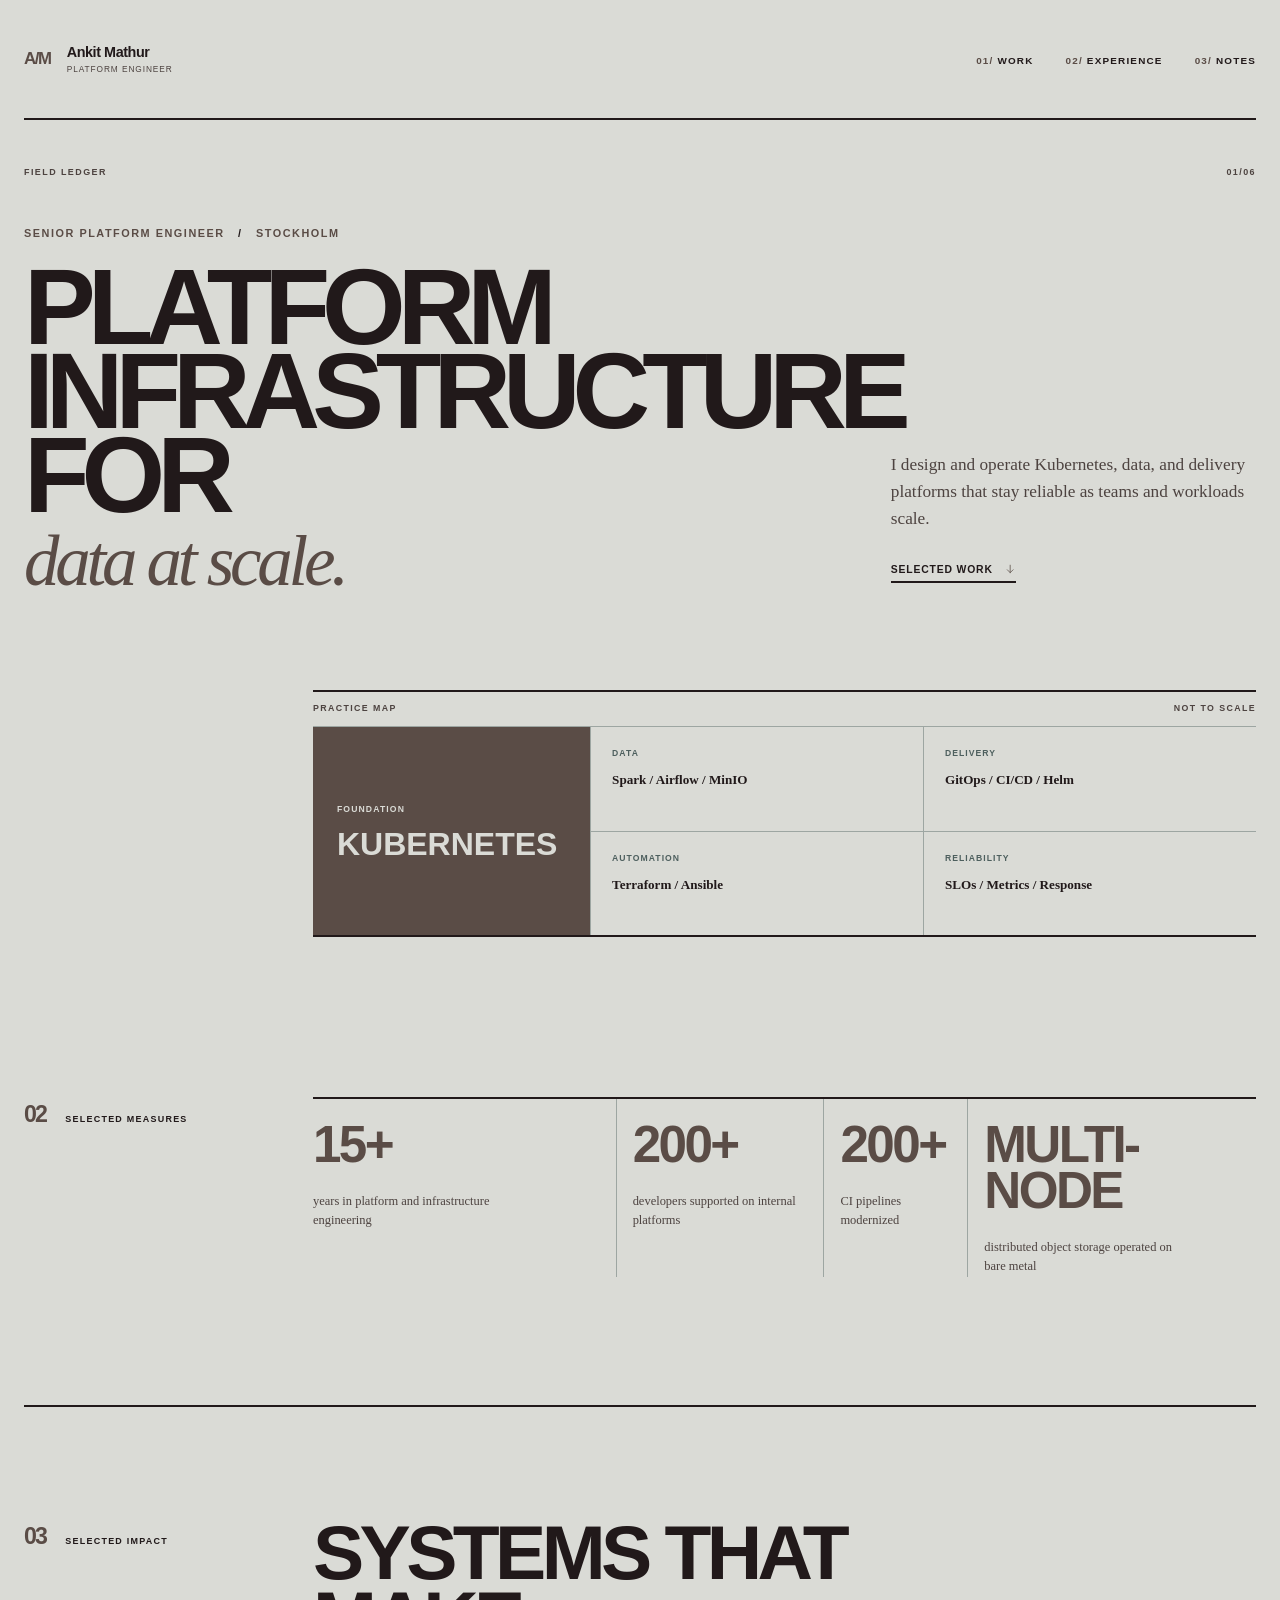
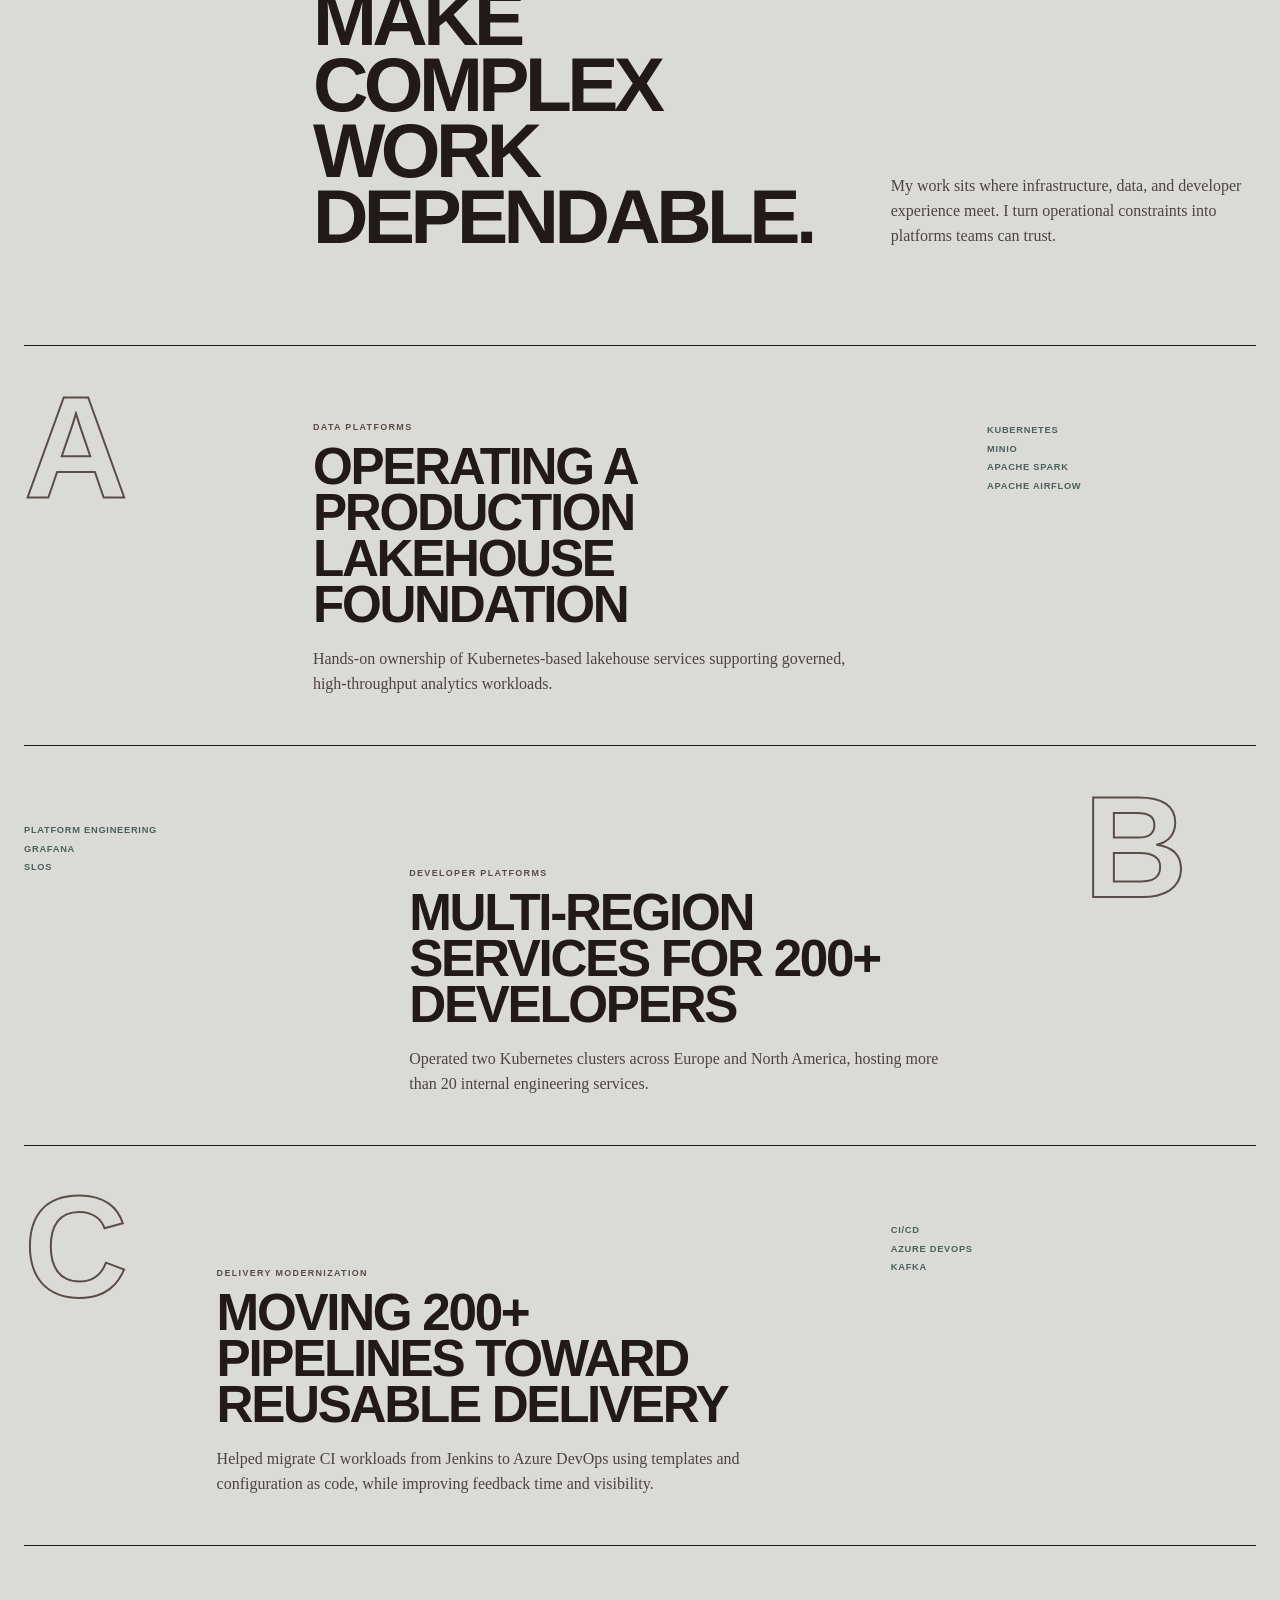
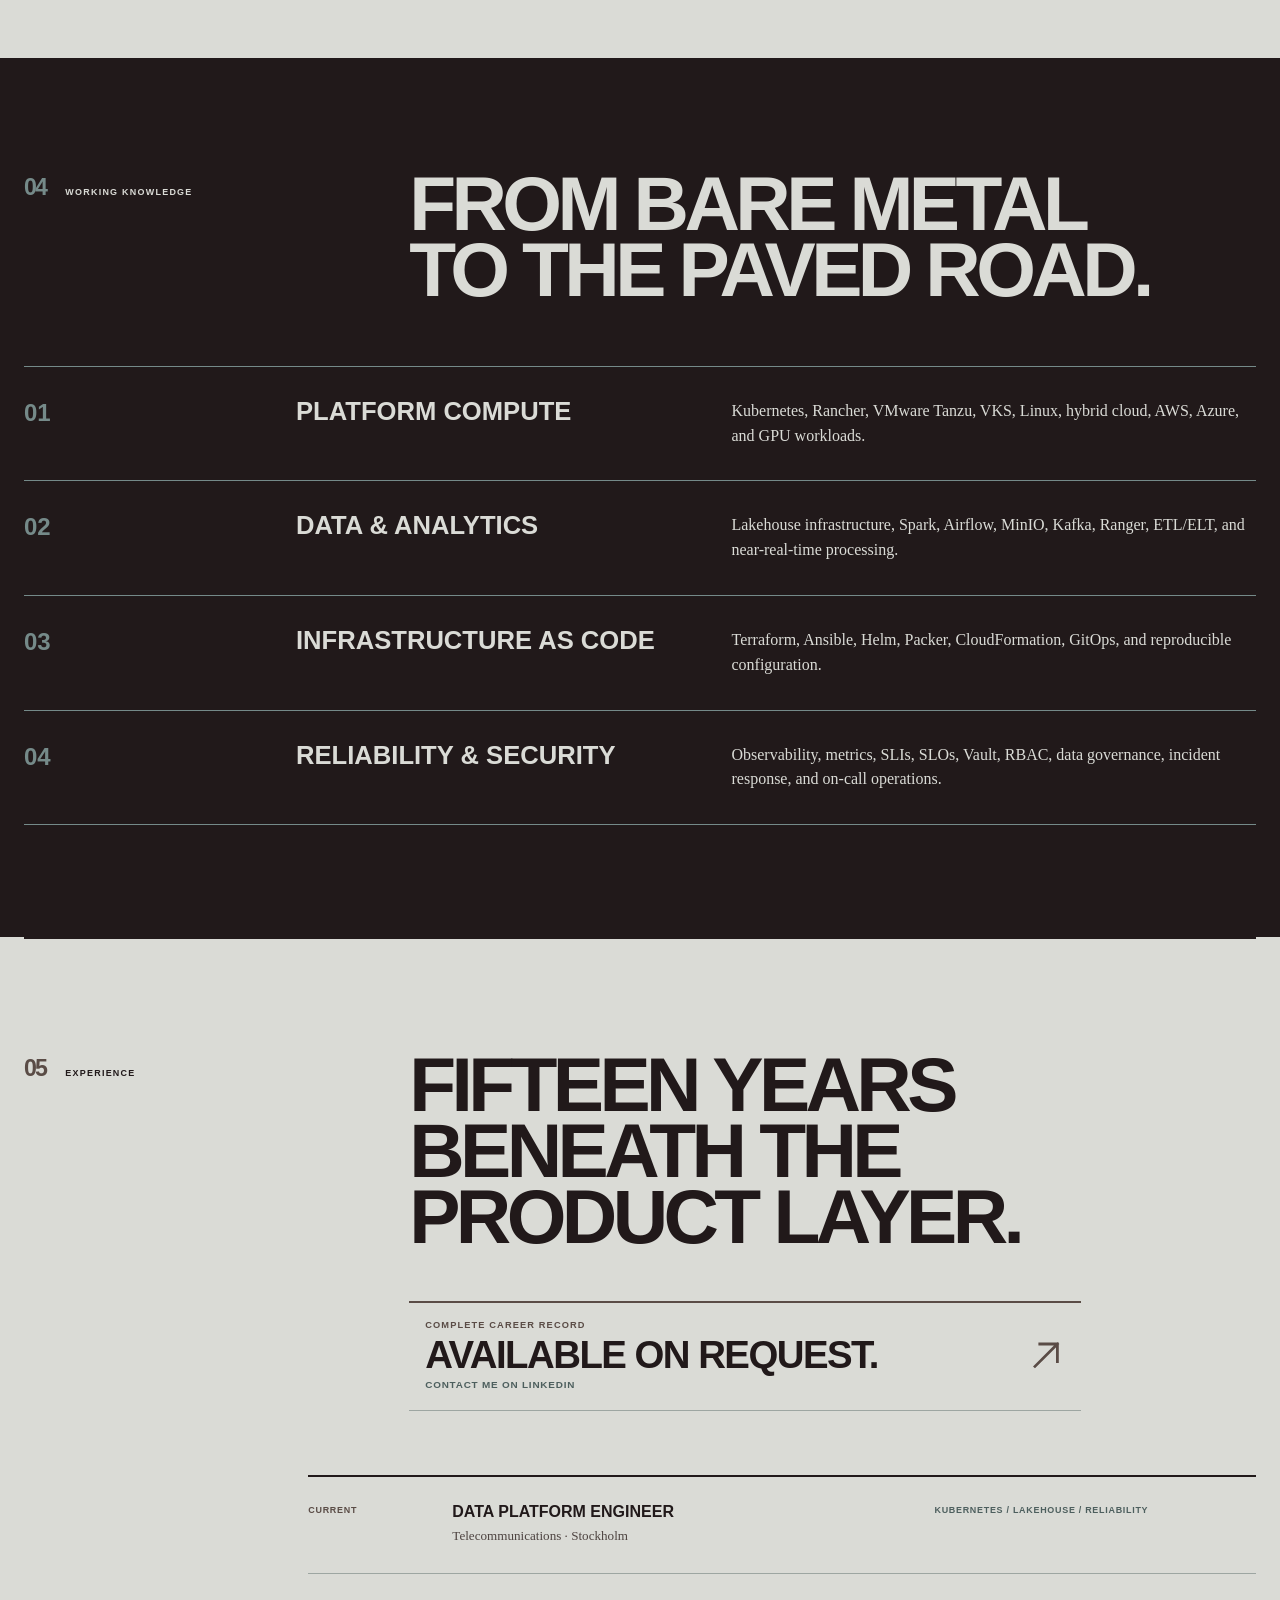
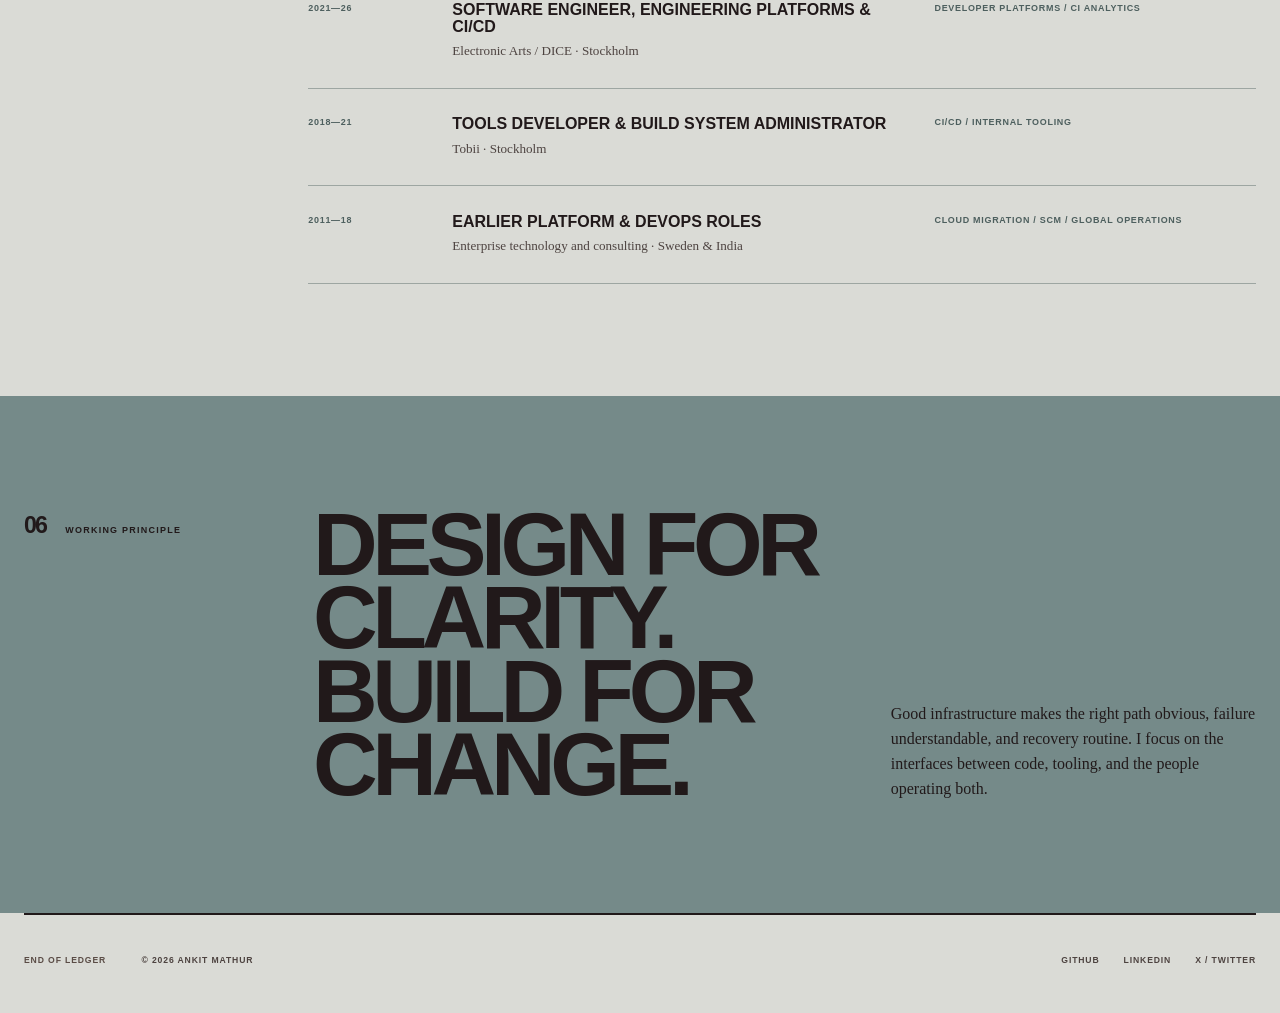
==== commit 484cebe7: "Deploy mathurankit.com from 75320b7fd5bd15100f9e9a8b44caba5b670c690d" ====
--- a/index.html
+++ b/index.html
@@ -1,4 +1,4 @@
-<!doctype html><html lang=en-US><head><meta charset=utf-8><meta name=viewport content="width=device-width,initial-scale=1"><title>Ankit Mathur | Senior Platform Engineer</title><meta name=description content="Senior Platform Engineer in Stockholm specializing in Kubernetes, data platforms, DevOps, CI/CD, and infrastructure automation."><meta name=author content="Ankit Mathur"><meta name=theme-color content="#101714"><link rel=canonical href=https://mathurankit.com/><link rel=icon href=/favicon.svg type=image/svg+xml><link rel=stylesheet href=/css/main.min.b8908e88f3583c26e7c347cd72fd5e47a1e5e0377f87c9444fbf69c8566e8b9b.css integrity="sha256-uJCOiPNYPCbnw0fNcv1eR6Hl4Dd/h8lET79pyFZui5s="><link rel=alternate type=application/rss+xml href=https://mathurankit.com/index.xml title="Ankit Mathur"><meta property="og:type" content="website"><meta property="og:title" content="Ankit Mathur | Senior Platform Engineer"><meta property="og:description" content="Senior Platform Engineer in Stockholm specializing in Kubernetes, data platforms, DevOps, CI/CD, and infrastructure automation."><meta property="og:url" content="https://mathurankit.com/"><meta property="og:site_name" content="Ankit Mathur"><meta name=twitter:card content="summary"><meta name=twitter:title content="Ankit Mathur | Senior Platform Engineer"><meta name=twitter:description content="Senior Platform Engineer in Stockholm specializing in Kubernetes, data platforms, DevOps, CI/CD, and infrastructure automation."><script type=application/ld+json>{"@context":"https://schema.org","@type":"ProfilePage","url":"https://mathurankit.com/","mainEntity":{"@type":"Person","@id":"https:\/\/mathurankit.com\/#ankit-mathur","name":"Ankit Mathur","url":"https://mathurankit.com/","jobTitle":"Senior Platform Engineer","description":"Senior Platform Engineer in Stockholm with 15+ years of experience in Kubernetes, data platforms, DevOps, CI/CD, and infrastructure automation.","homeLocation":{"@type":"Place","name":"Stockholm, Sweden"},"knowsAbout":["platform engineering","Kubernetes","DevOps","data engineering","CI/CD","infrastructure as code","site reliability engineering"],"sameAs":["https://github.com/ankitmth","https://se.linkedin.com/in/ankitmth"]}}</script><meta name=generator content="Hugo 0.168.0"></head><body><a class=skip-link href=#content>Skip to content</a><div class=site-shell><header class=site-header><a class=identity href=/ aria-label="Ankit Mathur home"><span class=identity-mark aria-hidden=true>A/M</span>
+<!doctype html><html lang=en-US><head><meta charset=utf-8><meta name=viewport content="width=device-width,initial-scale=1"><title>Ankit Mathur | Senior Platform Engineer</title><meta name=description content="Senior Platform Engineer in Stockholm specializing in Kubernetes, data platforms, DevOps, CI/CD, and infrastructure automation."><meta name=author content="Ankit Mathur"><meta name=theme-color content="#21191a"><link rel=canonical href=https://mathurankit.com/><link rel=icon href=/favicon.svg type=image/svg+xml><link rel=stylesheet href=/css/main.min.64941e612454b85af46e985229a6b8ef5e6ae4ae9e5372f86706096835d98777.css integrity="sha256-ZJQeYSRUuFr0bphSKaa4715q5K6eU3L4ZwYJaDXZh3c="><link rel=alternate type=application/rss+xml href=https://mathurankit.com/index.xml title="Ankit Mathur"><meta property="og:type" content="website"><meta property="og:title" content="Ankit Mathur | Senior Platform Engineer"><meta property="og:description" content="Senior Platform Engineer in Stockholm specializing in Kubernetes, data platforms, DevOps, CI/CD, and infrastructure automation."><meta property="og:url" content="https://mathurankit.com/"><meta property="og:site_name" content="Ankit Mathur"><meta name=twitter:card content="summary"><meta name=twitter:title content="Ankit Mathur | Senior Platform Engineer"><meta name=twitter:description content="Senior Platform Engineer in Stockholm specializing in Kubernetes, data platforms, DevOps, CI/CD, and infrastructure automation."><script type=application/ld+json>{"@context":"https://schema.org","@type":"ProfilePage","url":"https://mathurankit.com/","mainEntity":{"@type":"Person","@id":"https:\/\/mathurankit.com\/#ankit-mathur","name":"Ankit Mathur","url":"https://mathurankit.com/","jobTitle":"Senior Platform Engineer","description":"Senior Platform Engineer in Stockholm with 15+ years of experience in Kubernetes, data platforms, DevOps, CI/CD, and infrastructure automation.","homeLocation":{"@type":"Place","name":"Stockholm, Sweden"},"knowsAbout":["platform engineering","Kubernetes","DevOps","data engineering","CI/CD","infrastructure as code","site reliability engineering"],"sameAs":["https://github.com/ankitmth","https://se.linkedin.com/in/ankitmth"]}}</script><meta name=generator content="Hugo 0.168.0"></head><body><a class=skip-link href=#content>Skip to content</a><div class=site-shell><header class=site-header><a class=identity href=/ aria-label="Ankit Mathur home"><span class=identity-mark aria-hidden=true>A/M</span>
 <span class=identity-name>Ankit Mathur<small>Platform Engineer</small></span></a><nav aria-label="Primary navigation"><ul class=nav-list><li><a href=/#work>Work</a></li><li><a href=/#experience>Experience</a></li><li><a href=/blog/>Notes</a></li></ul></nav></header><main id=content><section class=hero aria-labelledby=hero-title><div class=hero-folio aria-hidden=true><span>Field ledger</span>
 <span>01/06</span></div><div class=hero-copy><p class=eyebrow>Senior Platform Engineer <span>/</span> Stockholm</p><h1 id=hero-title>Platform infrastructure for <em>data at scale.</em></h1></div><div class=hero-note><p>I design and operate Kubernetes, data, and delivery platforms that stay reliable as teams and workloads scale.</p><div class=hero-actions><a class=text-link href=#work>Selected work <svg class="icon" aria-hidden="true" focusable="false"><use href="/icons/symbols.svg#arrow-down"/></svg></a></div></div><aside class=system-map aria-label="Platform engineering practice map"><div class=map-heading><span>Practice map</span><span>Not to scale</span></div><div class=map-core><small>Foundation</small><strong>Kubernetes</strong></div><ul><li><span>Data</span><strong>Spark / Airflow / MinIO</strong></li><li><span>Delivery</span><strong>GitOps / CI/CD / Helm</strong></li><li><span>Automation</span><strong>Terraform / Ansible</strong></li><li><span>Reliability</span><strong>SLOs / Metrics / Response</strong></li></ul></aside></section><section class=proof aria-labelledby=proof-title><div class=section-mark><span>02</span><p id=proof-title>Selected measures</p></div><dl><div><dt>15+</dt><dd>years in platform and infrastructure engineering</dd></div><div><dt>200+</dt><dd>developers supported on internal platforms</dd></div><div><dt>200+</dt><dd>CI pipelines modernized</dd></div><div><dt>Multi-node</dt><dd>distributed object storage operated on bare metal</dd></div></dl></section><section id=work class=work-section aria-labelledby=work-title><header class=section-heading><div class=section-mark><span>03</span><p>Selected impact</p></div><h2 id=work-title>Systems that make complex work dependable.</h2><p>My work sits where infrastructure, data, and developer experience meet. I turn operational constraints into platforms teams can trust.</p></header><div class=work-list><article class=case-study><p class=case-number>A</p><div class=case-body><p class=case-type>Data platforms</p><h3>Operating a production lakehouse foundation</h3><p>Hands-on ownership of Kubernetes-based lakehouse services supporting governed, high-throughput analytics workloads.</p></div><p class=case-tools>Kubernetes<br>MinIO<br>Apache Spark<br>Apache Airflow</p></article><article class=case-study><p class=case-number>B</p><div class=case-body><p class=case-type>Developer platforms</p><h3>Multi-region services for 200+ developers</h3><p>Operated two Kubernetes clusters across Europe and North America, hosting more than 20 internal engineering services.</p></div><p class=case-tools>Platform engineering<br>Grafana<br>SLOs</p></article><article class=case-study><p class=case-number>C</p><div class=case-body><p class=case-type>Delivery modernization</p><h3>Moving 200+ pipelines toward reusable delivery</h3><p>Helped migrate CI workloads from Jenkins to Azure DevOps using templates and configuration as code, while improving feedback time and visibility.</p></div><p class=case-tools>CI/CD<br>Azure DevOps<br>Kafka</p></article></div></section><section class=capabilities aria-labelledby=capabilities-title><header class="section-heading compact"><div class=section-mark><span>04</span><p>Working knowledge</p></div><h2 id=capabilities-title>From bare metal to the paved road.</h2></header><ol class=capability-index><li><span>01</span><div><h3>Platform compute</h3><p>Kubernetes, Rancher, VMware Tanzu, VKS, Linux, hybrid cloud, AWS, Azure, and GPU workloads.</p></div></li><li><span>02</span><div><h3>Data & analytics</h3><p>Lakehouse infrastructure, Spark, Airflow, MinIO, Kafka, Ranger, ETL/ELT, and near-real-time processing.</p></div></li><li><span>03</span><div><h3>Infrastructure as code</h3><p>Terraform, Ansible, Helm, Packer, CloudFormation, GitOps, and reproducible configuration.</p></div></li><li><span>04</span><div><h3>Reliability & security</h3><p>Observability, metrics, SLIs, SLOs, Vault, RBAC, data governance, incident response, and on-call operations.</p></div></li></ol></section><section id=experience class=experience aria-labelledby=experience-title><header class="section-heading compact"><div class=section-mark><span>05</span><p>Experience</p></div><h2 id=experience-title>Fifteen years beneath the product layer.</h2><a class=experience-invite href=https://se.linkedin.com/in/ankitmth target=_blank rel="me noopener"><span class=experience-invite-label>Complete career record</span>
 <strong>Available on request.</strong>
